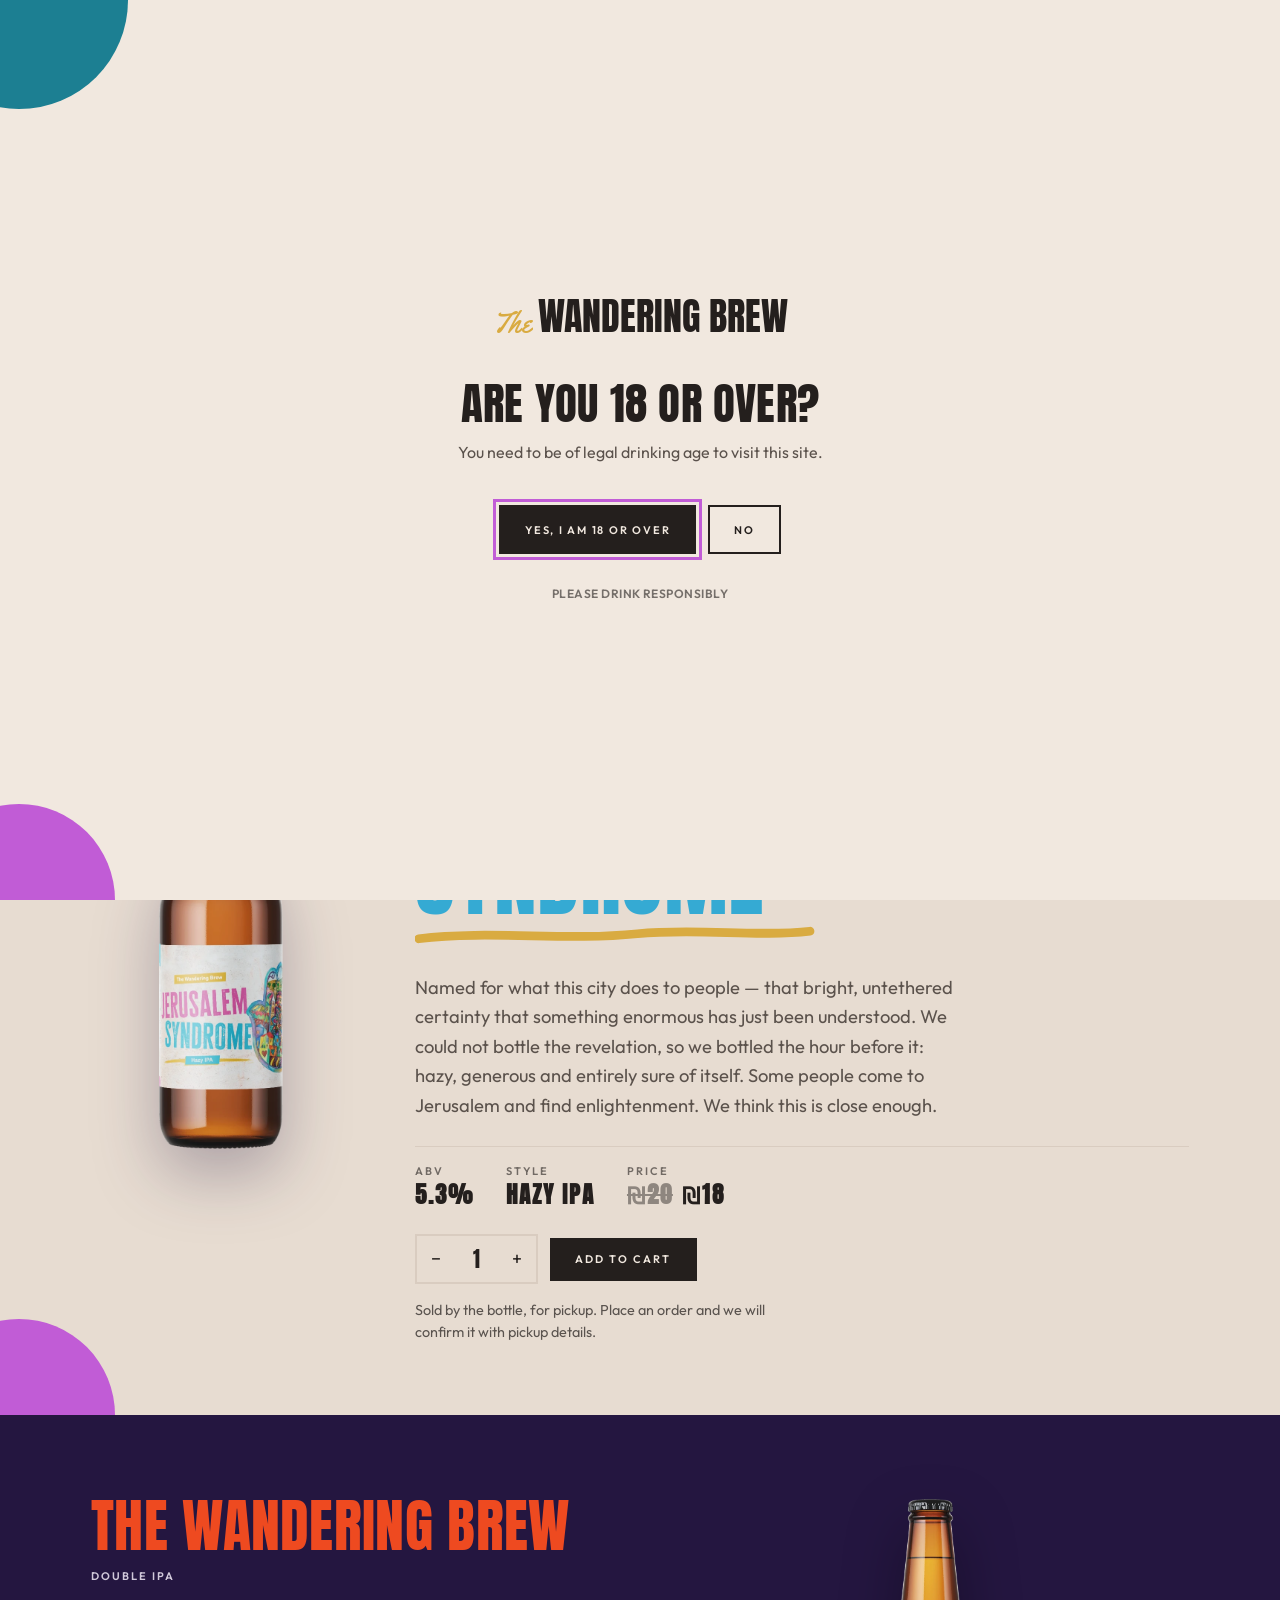
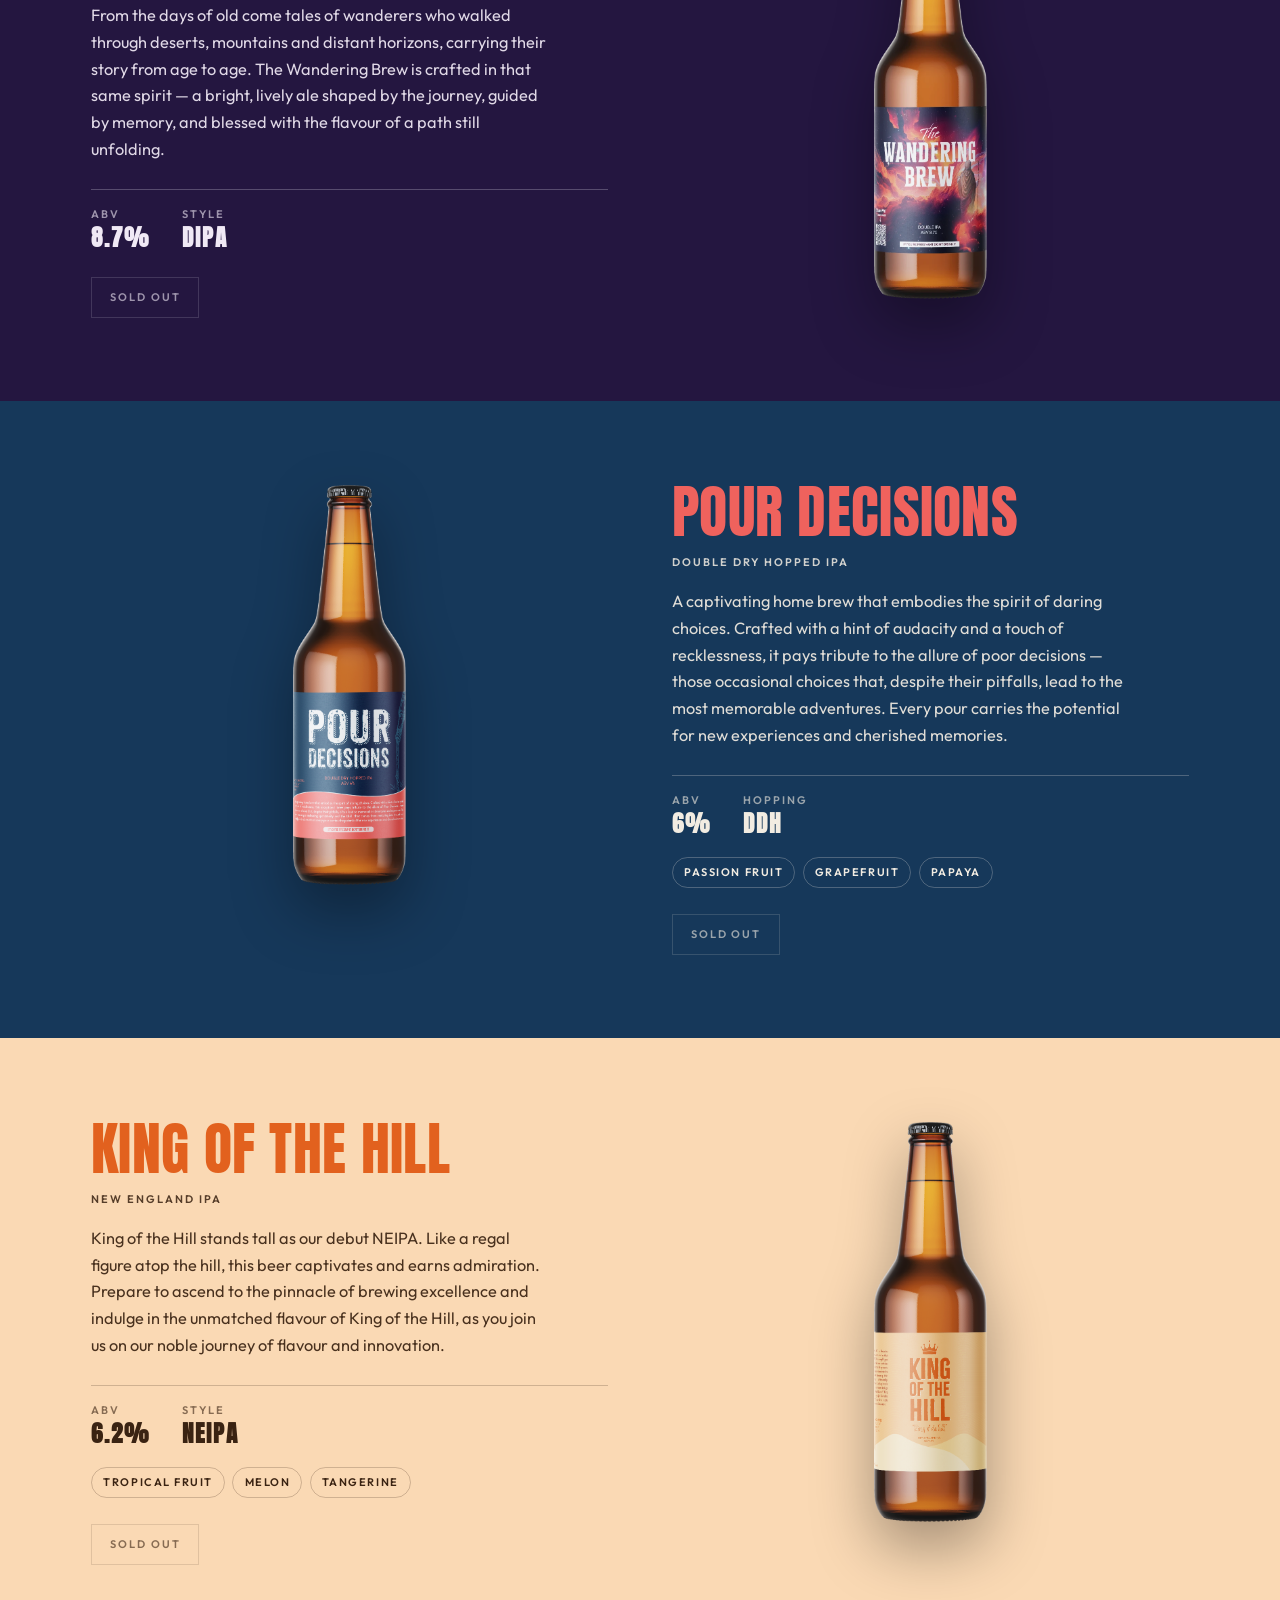
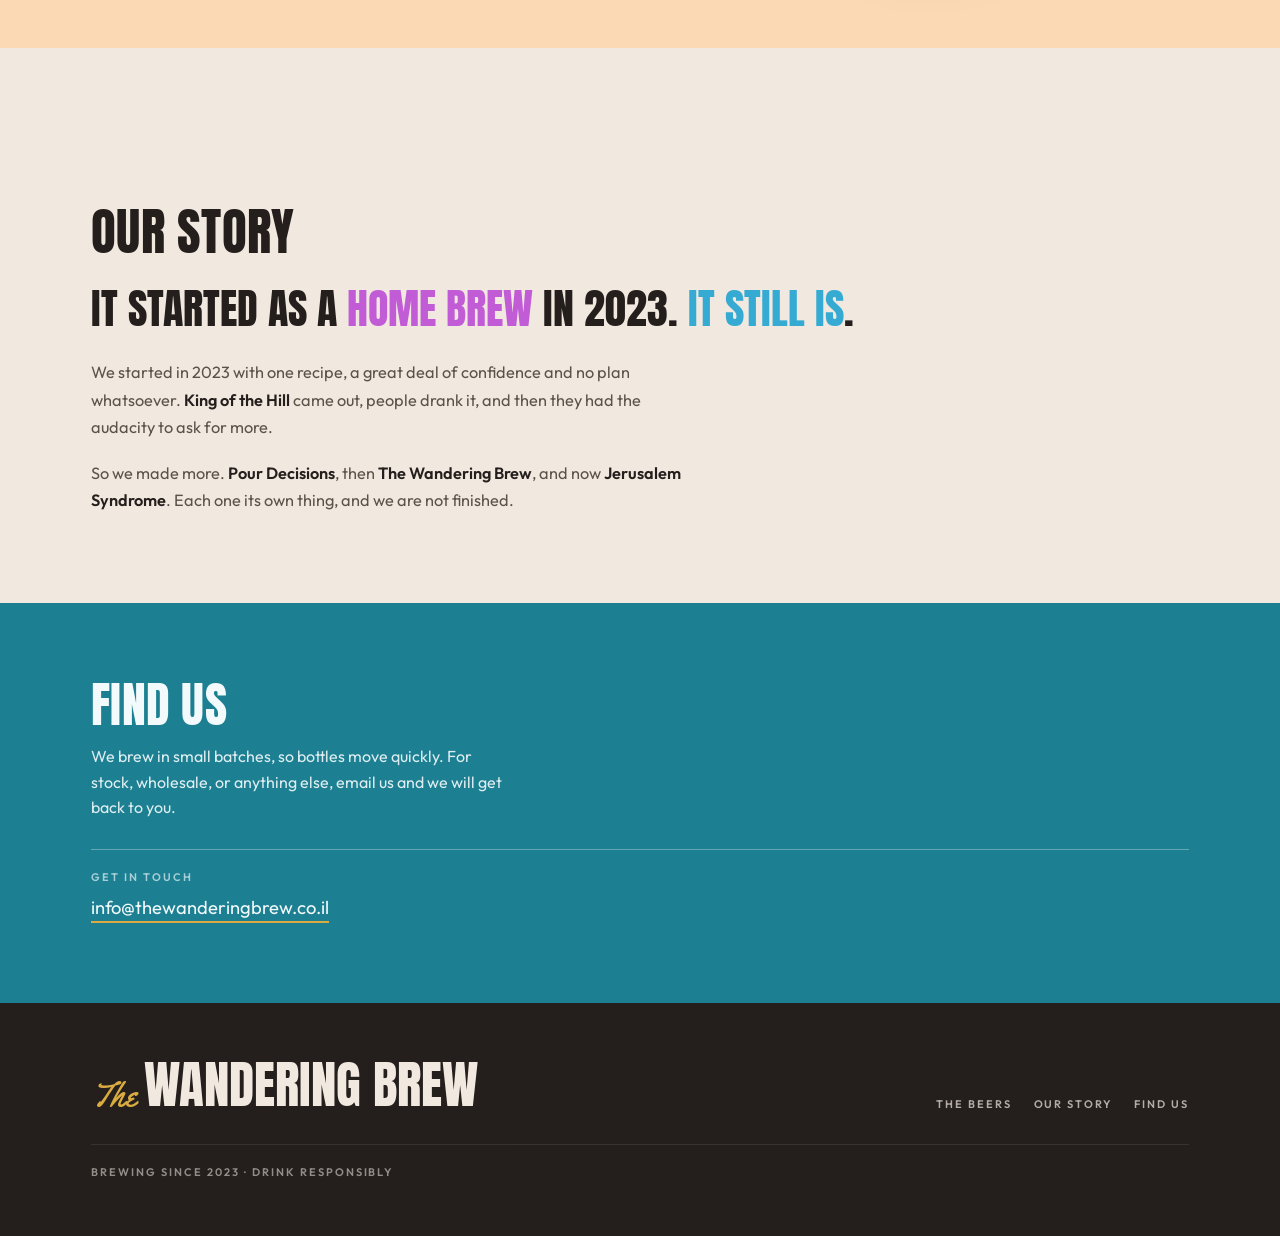
==== checkout.html @ c6f60a1d "Fix the confirmation's spacing at both ends Hiding the page lede left nothing between the h1 and the" ====
<!doctype html>
<html lang="en">
<head>
<meta charset="utf-8">
<meta name="viewport" content="width=device-width,initial-scale=1,viewport-fit=cover">
<title>Your order — The Wandering Brew</title>
<meta name="robots" content="noindex">
<meta name="theme-color" content="#F1E8DF">
<link rel="icon" href="/favicon.svg" type="image/svg+xml">
<link rel="preconnect" href="https://fonts.googleapis.com">
<link rel="preconnect" href="https://fonts.gstatic.com" crossorigin>
<link rel="stylesheet" href="https://fonts.googleapis.com/css2?family=Anton&family=Outfit:wght@300..700&family=Yellowtail&display=swap">
<style>
:root{
  color-scheme:light;
  --plaster:#F1E8DF; --plaster-2:#E7DCD1;
  --ink:#241F1D; --ink-2:#5B524C; --muted:#8C8078; --line:#D9CCC0;
  --orchid:#C15CD6; --cyan:#35AAD3; --gold:#D9AB41; --teal:#1C7F92;
  --display:"Anton","Arial Narrow",Impact,sans-serif;
  --script:"Yellowtail",cursive;
  --body:"Outfit","Helvetica Neue",Helvetica,Arial,sans-serif;
  --wrap:1200px;
  --gutter:clamp(18px,4vw,56px);
}
*{box-sizing:border-box}
html{-webkit-text-size-adjust:100%}
body{
  margin:0;background:var(--plaster);color:var(--ink);
  font-family:var(--body);font-size:1rem;line-height:1.6;
  -webkit-font-smoothing:antialiased;
}
img{display:block;max-width:100%}
p{margin:0}
a{color:inherit}
[hidden]{display:none!important}
h1,h2,h3{margin:0;font-family:var(--display);font-weight:400;text-transform:uppercase;line-height:.94}
:focus-visible{outline:3px solid var(--orchid);outline-offset:3px}
.wrap{width:100%;max-width:var(--wrap);margin-inline:auto;padding-inline:var(--gutter)}
.script{font-family:var(--script);text-transform:none}
.lbl{font-size:.6875rem;font-weight:600;letter-spacing:.18em;text-transform:uppercase;line-height:1.4}

/* top bar */
.topbar{background:var(--plaster);border-bottom:1px solid var(--line)}
.topbar .wrap{display:flex;align-items:center;gap:1.5rem;min-height:60px;flex-wrap:wrap}
.mark{text-decoration:none;margin-right:auto;display:flex;align-items:baseline;gap:.3rem;white-space:nowrap}
.mark .script{font-size:1.25rem;color:var(--gold);line-height:1}
.mark .name{font-family:var(--display);font-size:1.15rem;text-transform:uppercase}
.back{text-decoration:none;color:var(--ink-2);font-size:.6875rem;font-weight:600;letter-spacing:.16em;text-transform:uppercase}
.back:hover{color:var(--ink)}

/* layout */
main .wrap{padding-block:clamp(2.5rem,6vw,4.5rem)}
h1{font-size:clamp(2.2rem,6vw,3.6rem)}
.lede{margin-top:1rem;color:var(--ink-2);max-width:52ch}
.cols{
  display:grid;gap:clamp(2rem,5vw,4rem);margin-top:clamp(2rem,5vw,3.25rem);
  grid-template-columns:minmax(0,1.05fr) minmax(0,1fr);align-items:start;
}
@media (max-width:860px){.cols{grid-template-columns:1fr}}
h2{font-size:1.5rem;margin-bottom:1.25rem}

/* order lines */
.line{display:grid;grid-template-columns:62px 1fr auto;gap:1.1rem;align-items:center;
  padding-block:1.25rem;border-top:1px solid var(--line)}
.line:last-of-type{border-bottom:1px solid var(--line)}
.line img{height:96px;width:auto;margin-inline:auto;filter:drop-shadow(0 10px 14px rgba(0,0,0,.22))}
.line .nm{font-family:var(--display);text-transform:uppercase;font-size:1.3rem;line-height:1}
.line .st{color:var(--ink-2);font-size:.9rem;margin-top:.3rem}
.line .rm{background:none;border:0;padding:0;margin-top:.45rem;cursor:pointer;
  color:var(--ink-2);font-size:.6875rem;font-weight:600;letter-spacing:.14em;
  text-transform:uppercase;text-decoration:underline}
.line .rm:hover{color:var(--ink)}
.qty{display:flex;align-items:center;border:2px solid var(--line)}
.qty-btn{font-size:1.15rem;line-height:1;background:none;border:0;color:inherit;
  cursor:pointer;width:2.2rem;height:2.7rem;font-family:var(--body)}
.qty-n{width:2.6rem;height:2.7rem;text-align:center;padding:0;background:none;border:0;
  color:inherit;font-family:var(--display);font-size:1.25rem;-moz-appearance:textfield}
.qty-n::-webkit-outer-spin-button,.qty-n::-webkit-inner-spin-button{-webkit-appearance:none;margin:0}
.total{display:flex;justify-content:space-between;gap:1rem;margin-top:1.35rem}
.total+.total{margin-top:.7rem;padding-top:.9rem;border-top:1px solid var(--line)}
.line .st s{opacity:.5;margin-right:.1rem}
.total .v{font-family:var(--display);font-size:1.45rem;line-height:1}

.empty{padding:2.5rem 0;border-top:1px solid var(--line);border-bottom:1px solid var(--line)}
.empty p{color:var(--ink-2)}

/* form */
.field{margin-bottom:1.35rem}
.field label{display:block;margin-bottom:.45rem}
.field .opt{color:var(--muted);letter-spacing:.14em}
.field input,.field textarea{
  width:100%;font-family:var(--body);font-size:1rem;color:var(--ink);
  background:#FBF6F1;border:2px solid var(--line);padding:.85rem .9rem;
}
.field textarea{min-height:6.5rem;resize:vertical}
.field input:focus,.field textarea:focus{border-color:var(--ink);outline:none}
.field.bad input{border-color:#B3261E}
.err{display:none;margin-top:.4rem;color:#B3261E;font-size:.85rem}
.hp{position:absolute;left:-9999px;width:1px;height:1px;overflow:hidden}
.field.bad .err{display:block}
.btn{
  font-family:var(--body);font-size:.6875rem;font-weight:600;letter-spacing:.18em;
  text-transform:uppercase;line-height:1;background:var(--ink);color:var(--plaster);
  border:0;padding:1.1rem 1.8rem;cursor:pointer;transition:opacity .18s ease;
}
.btn:hover{opacity:.84}
.note{margin-top:1rem;font-size:.9rem;color:var(--ink-2);max-width:46ch}

/* sent */
.sent{border:2px solid var(--teal);padding:clamp(1.5rem,4vw,2.25rem);background:#FBF6F1;max-width:44rem;margin-top:clamp(1.75rem,4vw,2.5rem)}
.sent h2{color:var(--teal);font-size:clamp(1.7rem,4vw,2.3rem)}
.sent>p{margin-top:.75rem;color:var(--ink-2);max-width:54ch;text-wrap:pretty}

/* the order read back as a receipt rather than as the email we sent */
.receipt{margin-top:1.4rem}
.r-line{
  display:flex;justify-content:space-between;align-items:baseline;gap:1.5rem;
  padding-block:.8rem;border-top:1px solid var(--line);
}
.r-name{font-family:var(--display);text-transform:uppercase;font-size:1.3rem;line-height:1}
.r-sub{color:var(--ink-2);font-size:.9rem;margin-top:.25rem}
.r-amt{font-family:var(--display);font-size:1.3rem;line-height:1;white-space:nowrap}
.r-total{border-top:2px solid var(--ink)}
.r-total .r-amt{font-size:1.7rem}
.r-who{
  margin:1.1rem 0 0;padding-top:1rem;border-top:1px solid var(--line);
  display:grid;gap:.55rem;
}
.r-who>div{display:flex;gap:1rem;align-items:baseline}
.r-who dt{flex:0 0 5rem;color:var(--muted)}
.r-who dd{margin:0;min-width:0;overflow-wrap:anywhere}
.sent pre{
  margin:1.25rem 0 0;padding:1rem;background:var(--plaster-2);border:1px solid var(--line);
  font-family:ui-monospace,SFMono-Regular,Menlo,Consolas,monospace;font-size:.85rem;
  line-height:1.6;white-space:pre-wrap;word-break:break-word;
}
.sent .btn{margin-top:1.5rem;display:inline-block}

footer{background:#241F1D;color:#F1E8DF;margin-top:clamp(3rem,7vw,5rem)}
footer .wrap{padding-block:2.25rem;display:flex;justify-content:space-between;gap:1.5rem;flex-wrap:wrap}
footer .mark{color:#F1E8DF;margin-right:0}
footer .lbl{opacity:.6}
</style>
<script>
/* Ordering sits behind the same age check as the rest of the site. */
(function(){
  try{ if(localStorage.getItem('twb-age-ok') === '1') return; }catch(e){ return; }
  location.replace('index.html');
})();
</script>
</head>
<body>

<header class="topbar">
  <div class="wrap">
    <a class="mark" href="index.html"><span class="script">The</span><span class="name">Wandering Brew</span></a>
    <a class="back" href="index.html">&larr; Back to the beers</a>
  </div>
</header>

<main>
  <div class="wrap">
    <h1>Your order</h1>
    <p class="lede" id="lede">For pickup. Place your order below and we will confirm it with pickup details.</p>

    <div class="cols" id="cols">
      <section aria-labelledby="h-order">
        <h2 id="h-order">The beer</h2>
        <div id="lines"></div>
        <div class="empty" id="empty" hidden>
          <p>Nothing here yet.</p>
          <p style="margin-top:1rem"><a href="index.html#beers">Have a look at the beers</a></p>
        </div>
        <div class="total" id="total" hidden>
          <span class="lbl" style="align-self:center">Bottles</span>
          <span class="v" id="total-n">0</span>
        </div>
        <div class="total" id="sum" hidden>
          <span class="lbl" style="align-self:center">Total</span>
          <span class="v" id="total-sum"></span>
        </div>
      </section>

      <section aria-labelledby="h-you" id="form-side">
        <h2 id="h-you">Your details</h2>
        <form id="order-form" novalidate>
          <div class="field" id="f-name">
            <label class="lbl" for="name">Name</label>
            <input id="name" name="name" autocomplete="name" required>
            <div class="err">We need a name for the order.</div>
          </div>
          <div class="field" id="f-phone">
            <label class="lbl" for="phone">Phone</label>
            <input id="phone" name="phone" type="tel" autocomplete="tel" required>
            <div class="err">We need a phone number to confirm the order.</div>
          </div>
          <div class="field" id="f-email">
            <label class="lbl" for="email">Email <span class="opt">optional</span></label>
            <input id="email" name="email" type="email" autocomplete="email">
          </div>
          <div class="field">
            <label class="lbl" for="notes">Anything else <span class="opt">optional</span></label>
            <textarea id="notes" name="notes" placeholder="A preferred pickup day, a gift message, anything we should know."></textarea>
          </div>
          <div class="hp" aria-hidden="true">
            <label>Company <input id="company" name="company" tabindex="-1" autocomplete="off"></label>
          </div>
          <button class="btn" type="submit" id="send">Send the order</button>
        </form>
      </section>
    </div>

    <div class="sent" id="sent" hidden>
      <h2>Order sent</h2>
      <p>Thanks &mdash; we have it. We will message you to confirm, with pickup details.</p>
      <div class="receipt" id="receipt"></div>
      <a class="btn" href="index.html#beers">Back to the beers</a>
    </div>

    <div class="sent" id="fallback" hidden>
      <h2>Almost done</h2>
      <p>We could not send this from the site, so your mail app should have opened with the order
        ready to go &mdash; press send. If nothing opened, copy it below and email it to
        <a href="mailto:info@thewanderingbrew.co.il">info@thewanderingbrew.co.il</a>.</p>
      <pre id="sent-text"></pre>
      <button class="btn" type="button" id="copy">Copy it</button>
    </div>
  </div>
</main>

<footer>
  <div class="wrap">
    <div class="mark"><span class="script">The</span><span class="name">Wandering Brew</span></div>
    <span class="lbl">Brewing since 2023 &middot; Drink responsibly</span>
  </div>
</footer>

<script>
(function(){
  var KEY = 'twb-cart', MAX = 24, TO = 'info@thewanderingbrew.co.il';

  /* Everything that can go in an order. Ids match data-add on the beers page.
     Add a beer here and give it a matching Add to cart button to sell it. */
  var PRODUCTS = {
    'jerusalem-syndrome': {
      name: 'Jerusalem Syndrome',
      style: 'Hazy IPA, 5.3%',
      img: 'img/bottle-jerusalem-syndrome.png'
    }
  };

  /* What a bottle costs today, in shekels. Set PRICE to null and every price
     on this page disappears, leaving a plain order request. FULL_PRICE is only
     struck through beside it while there is a sale on - set it to null to end
     the sale. Both figures are also printed on the beers page, in the specs
     row next to ABV and style. */
  var PRICE = 18;
  var FULL_PRICE = 20;

  var lines = document.getElementById('lines');
  var empty = document.getElementById('empty');
  var total = document.getElementById('total');
  var totalN = document.getElementById('total-n');
  var sum = document.getElementById('sum');
  var totalSum = document.getElementById('total-sum');
  var formSide = document.getElementById('form-side');
  var form = document.getElementById('order-form');
  var sent = document.getElementById('sent');
  var fallbackPanel = document.getElementById('fallback');
  var receiptBox = document.getElementById('receipt');
  var sentText = document.getElementById('sent-text');
  var sendBtn = document.getElementById('send');
  var copyBtn = document.getElementById('copy');
  var sending = false;

  function read(){
    var c;
    try{ c = JSON.parse(localStorage.getItem(KEY)) || {}; }catch(e){ c = {}; }
    var out = {}, k;
    for(k in c){
      if(PRODUCTS[k] && c[k] > 0){ out[k] = Math.min(MAX, c[k] | 0); }
    }
    return out;
  }
  function write(c){ try{ localStorage.setItem(KEY, JSON.stringify(c)); }catch(e){} render(); }
  function money(n){ return '₪' + n.toFixed(2).replace(/\.00$/, ''); }

  function render(){
    var cart = read(), ids = Object.keys(cart), n = 0;
    lines.textContent = '';

    ids.forEach(function(id){
      var p = PRODUCTS[id], q = cart[id];
      n += q;

      var row = document.createElement('div');
      row.className = 'line';

      var art = document.createElement('div');
      var img = document.createElement('img');
      img.src = p.img; img.alt = '';
      art.appendChild(img);

      var mid = document.createElement('div');
      var nm = document.createElement('div');
      nm.className = 'nm'; nm.textContent = p.name;
      var st = document.createElement('div');
      st.className = 'st';
      st.textContent = p.style;
      if(PRICE != null){
        st.appendChild(document.createTextNode(' · '));
        if(FULL_PRICE != null && FULL_PRICE > PRICE){
          var was = document.createElement('s');
          was.textContent = money(FULL_PRICE);
          st.appendChild(was);
          st.appendChild(document.createTextNode(' '));
        }
        st.appendChild(document.createTextNode(money(PRICE) + ' each'));
      }
      var rm = document.createElement('button');
      rm.type = 'button'; rm.className = 'rm'; rm.textContent = 'Remove';
      rm.addEventListener('click', function(){ var c = read(); delete c[id]; write(c); });
      mid.appendChild(nm); mid.appendChild(st); mid.appendChild(rm);

      var qty = document.createElement('div');
      qty.className = 'qty';
      qty.setAttribute('role', 'group');
      qty.setAttribute('aria-label', 'Bottles of ' + p.name);
      [-1, 1].forEach(function(step, i){
        var b = document.createElement('button');
        b.type = 'button'; b.className = 'qty-btn';
        b.textContent = step < 0 ? '−' : '+';
        b.setAttribute('aria-label', step < 0 ? 'One fewer' : 'One more');
        b.addEventListener('click', function(){
          var c = read();
          c[id] = Math.min(MAX, Math.max(1, (c[id] || 1) + step));
          write(c);
        });
        if(i === 0){ qty.appendChild(b); } else { qty.appendChild(b); }
      });
      var input = document.createElement('input');
      input.className = 'qty-n'; input.type = 'number';
      input.min = '1'; input.max = String(MAX); input.step = '1';
      input.value = String(q);
      input.setAttribute('inputmode', 'numeric');
      input.setAttribute('aria-label', 'Bottles of ' + p.name);
      input.addEventListener('change', function(){
        var c = read();
        c[id] = Math.min(MAX, Math.max(1, parseInt(input.value, 10) || 1));
        write(c);
      });
      qty.insertBefore(input, qty.lastChild);

      row.appendChild(art); row.appendChild(mid); row.appendChild(qty);
      lines.appendChild(row);
    });

    empty.hidden = ids.length > 0;
    total.hidden = ids.length === 0;
    formSide.hidden = ids.length === 0;
    totalN.textContent = String(n);
    sum.hidden = ids.length === 0 || PRICE == null;
    if(PRICE != null){ totalSum.textContent = money(n * PRICE); }
  }

  function orderText(d){
    var cart = read(), out = ['Order \u2014 The Wandering Brew', ''], n = 0;
    Object.keys(cart).forEach(function(id){
      var q = cart[id];
      n += q;
      out.push(q + ' x ' + PRODUCTS[id].name + ' (' + PRODUCTS[id].style + ')'
               + (PRICE == null ? '' : '  ' + money(q * PRICE)));
    });
    if(PRICE != null){ out.push('', 'Total: ' + money(n * PRICE)); }
    out.push('', 'Name: ' + d.name, 'Phone: ' + d.phone);
    if(d.email){ out.push('Email: ' + d.email); }
    if(d.notes){ out.push('', 'Notes: ' + d.notes); }
    out.push('', 'For pickup');
    return out.join('\n');
  }

  function check(id, ok){
    document.getElementById(id).className = ok ? 'field' : 'field bad';
    return ok;
  }

  function el(tag, cls, text){
    var e = document.createElement(tag);
    if(cls) e.className = cls;
    if(text != null) e.textContent = text;
    return e;
  }

  /* read the order back in the site's own type - the plain text version is for
     the mail app, and nobody wants to be handed an email to look at */
  function buildReceipt(d){
    var cart = read(), n = 0;
    receiptBox.textContent = '';

    Object.keys(cart).forEach(function(id){
      var p = PRODUCTS[id], q = cart[id];
      n += q;
      var row = el('div', 'r-line');
      var left = el('div');
      left.appendChild(el('div', 'r-name', p.name));
      left.appendChild(el('div', 'r-sub', p.style + ' \u00b7 ' + q + ' bottle' + (q === 1 ? '' : 's')));
      row.appendChild(left);
      if(PRICE != null) row.appendChild(el('div', 'r-amt', money(q * PRICE)));
      receiptBox.appendChild(row);
    });

    if(PRICE != null){
      var total = el('div', 'r-line r-total');
      total.appendChild(el('div', 'lbl', 'Total'));
      total.appendChild(el('div', 'r-amt', money(n * PRICE)));
      receiptBox.appendChild(total);
    }

    var who = el('dl', 'r-who');
    [['Name', d.name], ['Phone', d.phone], ['Email', d.email], ['Notes', d.notes]].forEach(function(pair){
      if(!pair[1]) return;
      var wrap = el('div');
      wrap.appendChild(el('dt', 'lbl', pair[0]));
      wrap.appendChild(el('dd', null, pair[1]));
      who.appendChild(wrap);
    });
    receiptBox.appendChild(who);
  }

  function reveal(panel){
    panel.hidden = false;
    document.getElementById('cols').hidden = true;
    document.getElementById('lede').hidden = true;
    panel.scrollIntoView({block: 'start'});
  }

  /* /api/order sent it for us */
  function delivered(d){
    buildReceipt(d);                              /* before the cart is emptied */
    try{ localStorage.removeItem(KEY); }catch(e){}
    reveal(sent);
  }

  /* the endpoint is unreachable, unconfigured or refused it - hand the order to
     the visitor's own mail app rather than losing it */
  function handOff(d, body){
    reveal(fallbackPanel);
    location.href = 'mailto:' + TO
      + '?subject=' + encodeURIComponent('Order \u2014 ' + d.name)
      + '&body=' + encodeURIComponent(body);
  }

  form.addEventListener('submit', function(e){
    e.preventDefault();
    if(sending) return;

    var d = {
      name: form.name.value.trim(),
      phone: form.phone.value.trim(),
      email: form.email.value.trim(),
      notes: form.notes.value.trim()
    };
    var ok = check('f-name', d.name.length > 0);
    ok = check('f-phone', d.phone.length >= 6) && ok;
    if(!ok){ form.querySelector('.bad input').focus(); return; }

    var body = orderText(d);
    sentText.textContent = body;

    sending = true;
    sendBtn.disabled = true;
    sendBtn.textContent = 'Sending';

    var payload = {
      items: read(),
      name: d.name, phone: d.phone, email: d.email, notes: d.notes,
      company: form.company.value
    };

    function failed(){
      sending = false;
      sendBtn.disabled = false;
      sendBtn.textContent = 'Send the order';
      handOff(d, body);
    }

    fetch('/api/order', {
      method: 'POST',
      headers: { 'Content-Type': 'application/json' },
      body: JSON.stringify(payload)
    }).then(function(r){
      return r.json().then(function(j){
        /* so a failure can be diagnosed from the console rather than guessed at:
           503 not-configured means RESEND_API_KEY is unset, 404 means the
           function is not deployed, 502 means the mail provider refused it */
        if(!(r.ok && j && j.ok)){
          console.warn('[order] /api/order answered ' + r.status + ' ' + ((j && j.reason) || ''));
        }
        return r.ok && j && j.ok;
      }, function(){
        console.warn('[order] /api/order answered ' + r.status + ' with no JSON body');
        return false;
      });
    }).then(function(good){
      if(good){ delivered(d); } else { failed(); }
    }, function(err){
      console.warn('[order] could not reach /api/order: ' + (err && err.message));
      failed();
    });
  });

  copyBtn.addEventListener('click', function(){
    var b = this;
    function done(){ b.textContent = 'Copied'; setTimeout(function(){ b.textContent = 'Copy it'; }, 1800); }
    if(navigator.clipboard && navigator.clipboard.writeText){
      navigator.clipboard.writeText(sentText.textContent).then(done, function(){});
      return;
    }
    var r = document.createRange();
    r.selectNodeContents(sentText);
    var sel = window.getSelection();
    sel.removeAllRanges(); sel.addRange(r);
    try{ document.execCommand('copy'); done(); }catch(e){}
  });

  render();
})();
</script>
</body>
</html>
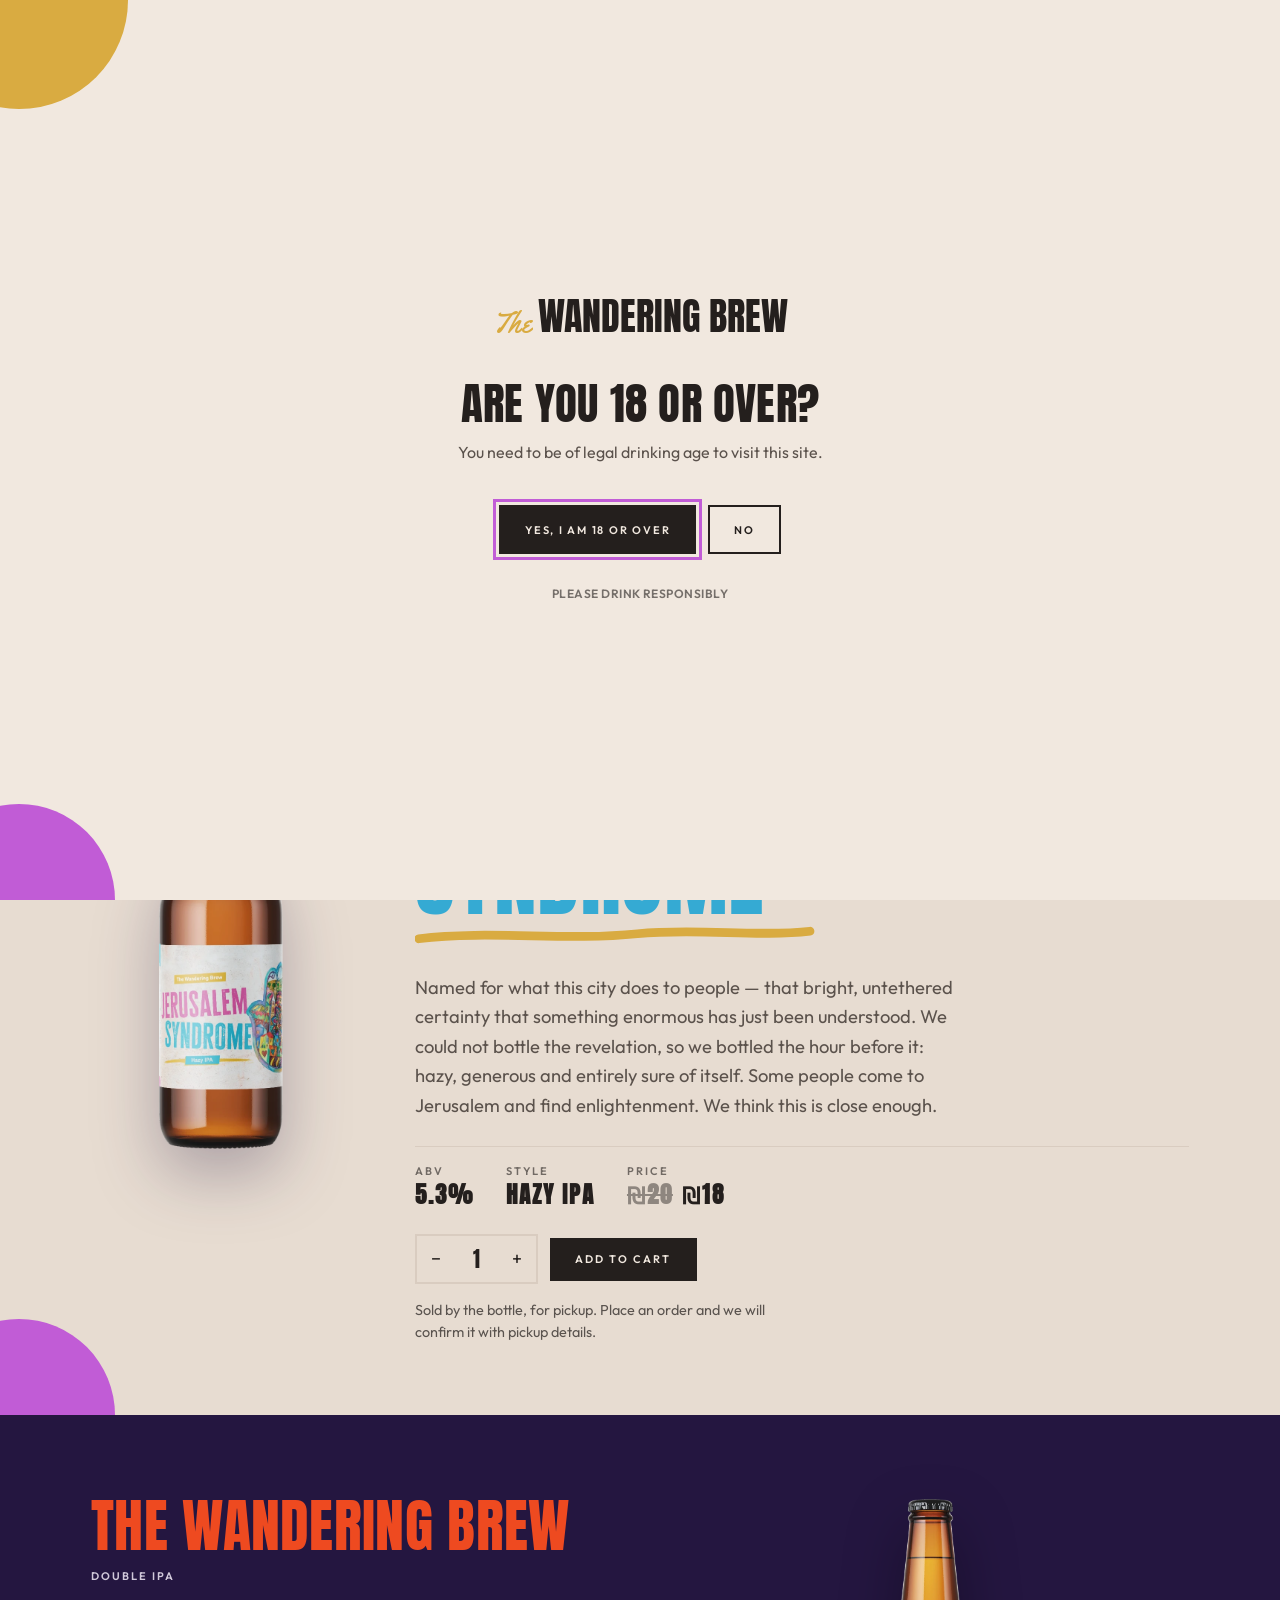
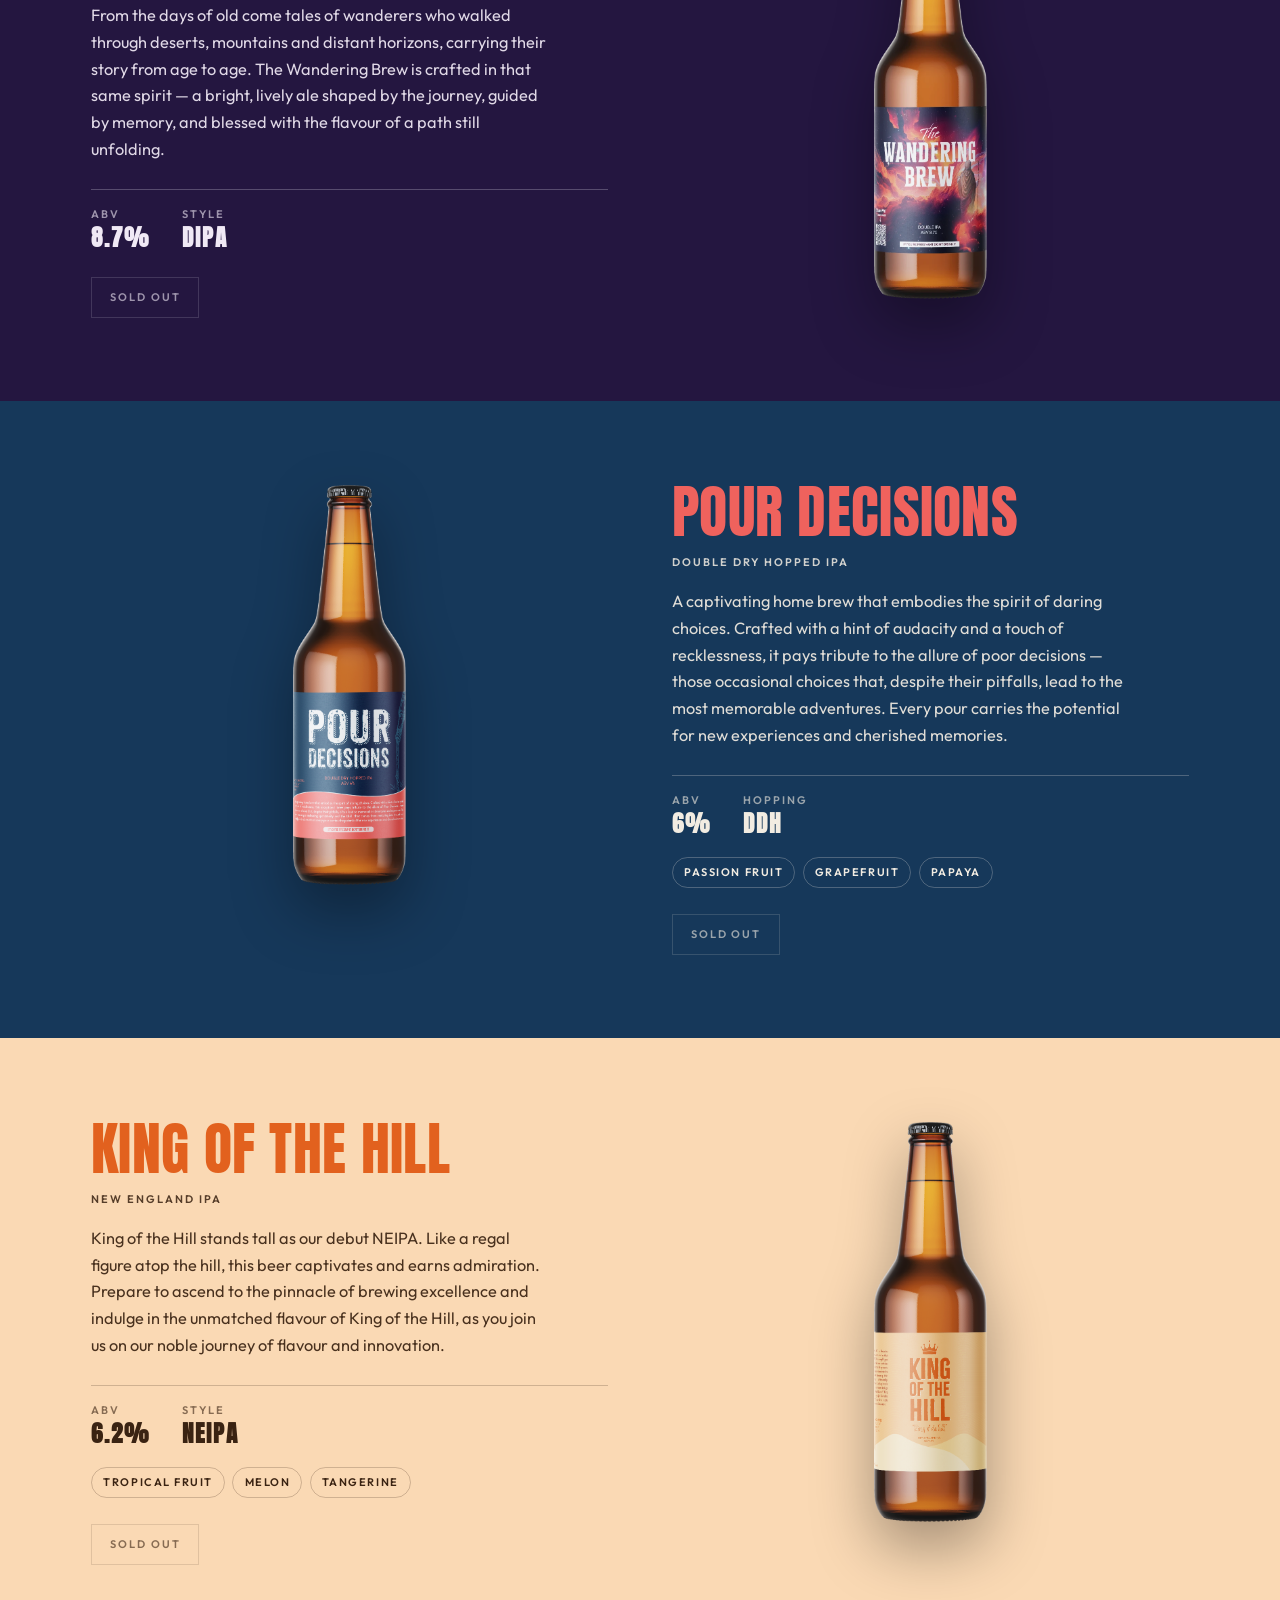
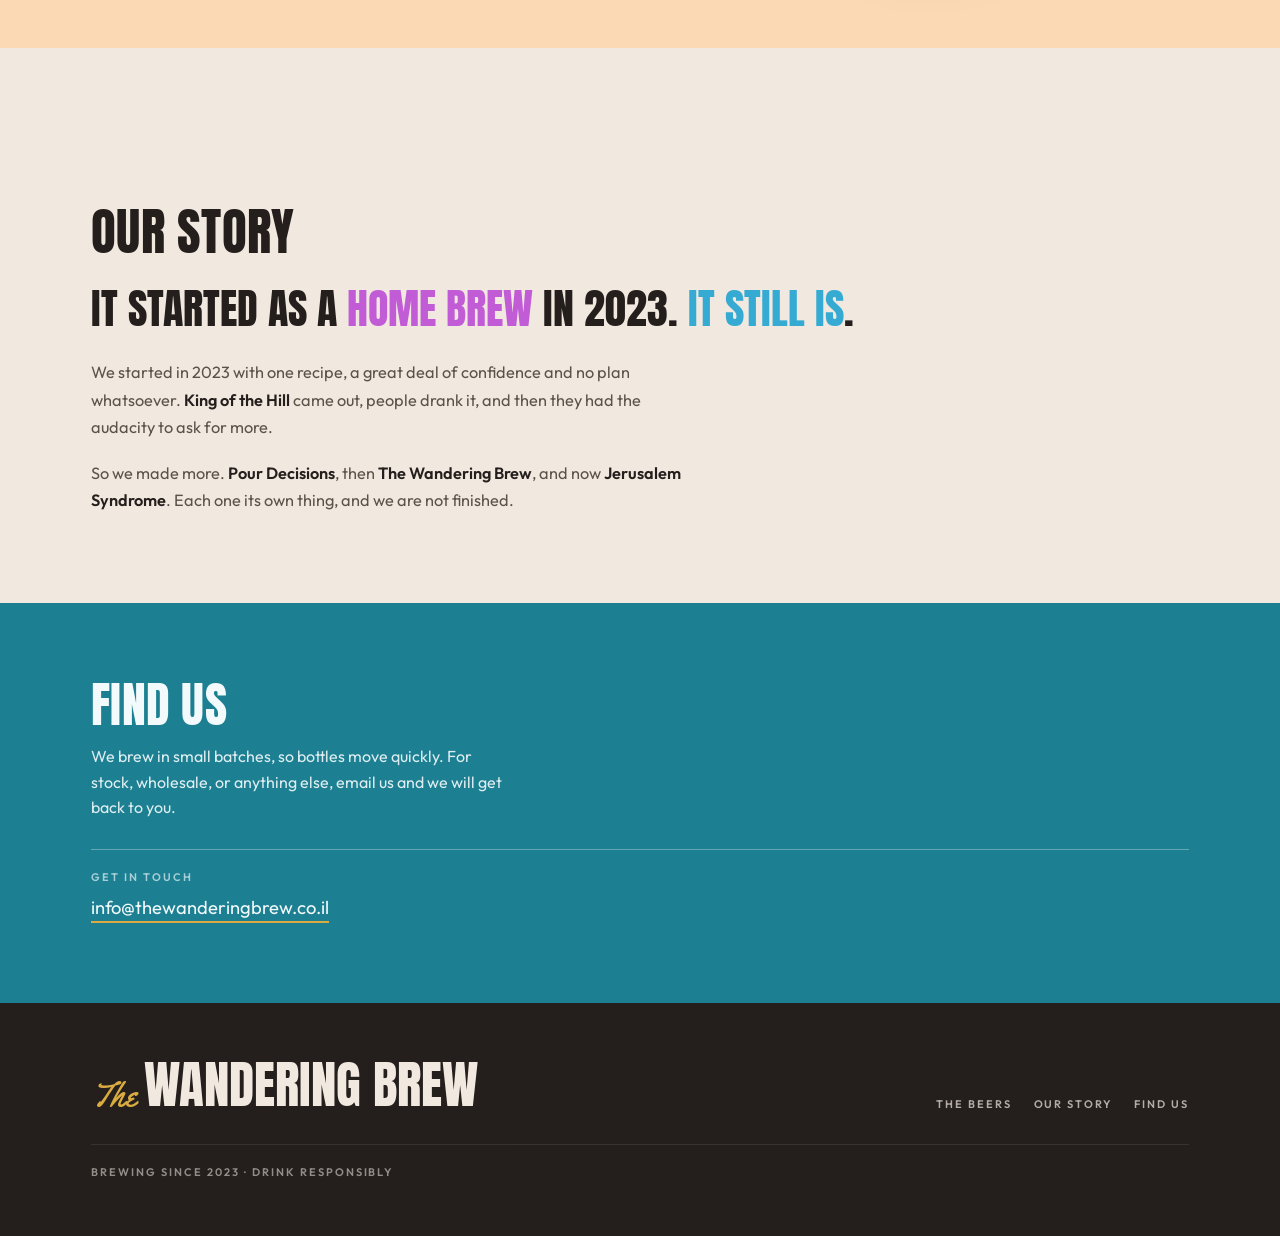
==== commit 1eb0b72b: "Give the tab icon the wordmark's W The favicon was three coloured circles over a gold bar on near-bl" ====
--- a/checkout.html
+++ b/checkout.html
@@ -7,6 +7,8 @@
 <meta name="robots" content="noindex">
 <meta name="theme-color" content="#F1E8DF">
 <link rel="icon" href="/favicon.svg" type="image/svg+xml">
+<link rel="icon" href="/favicon-32.png" sizes="32x32" type="image/png">
+<link rel="apple-touch-icon" href="/apple-touch-icon.png">
 <link rel="preconnect" href="https://fonts.googleapis.com">
 <link rel="preconnect" href="https://fonts.gstatic.com" crossorigin>
 <link rel="stylesheet" href="https://fonts.googleapis.com/css2?family=Anton&family=Outfit:wght@300..700&family=Yellowtail&display=swap">
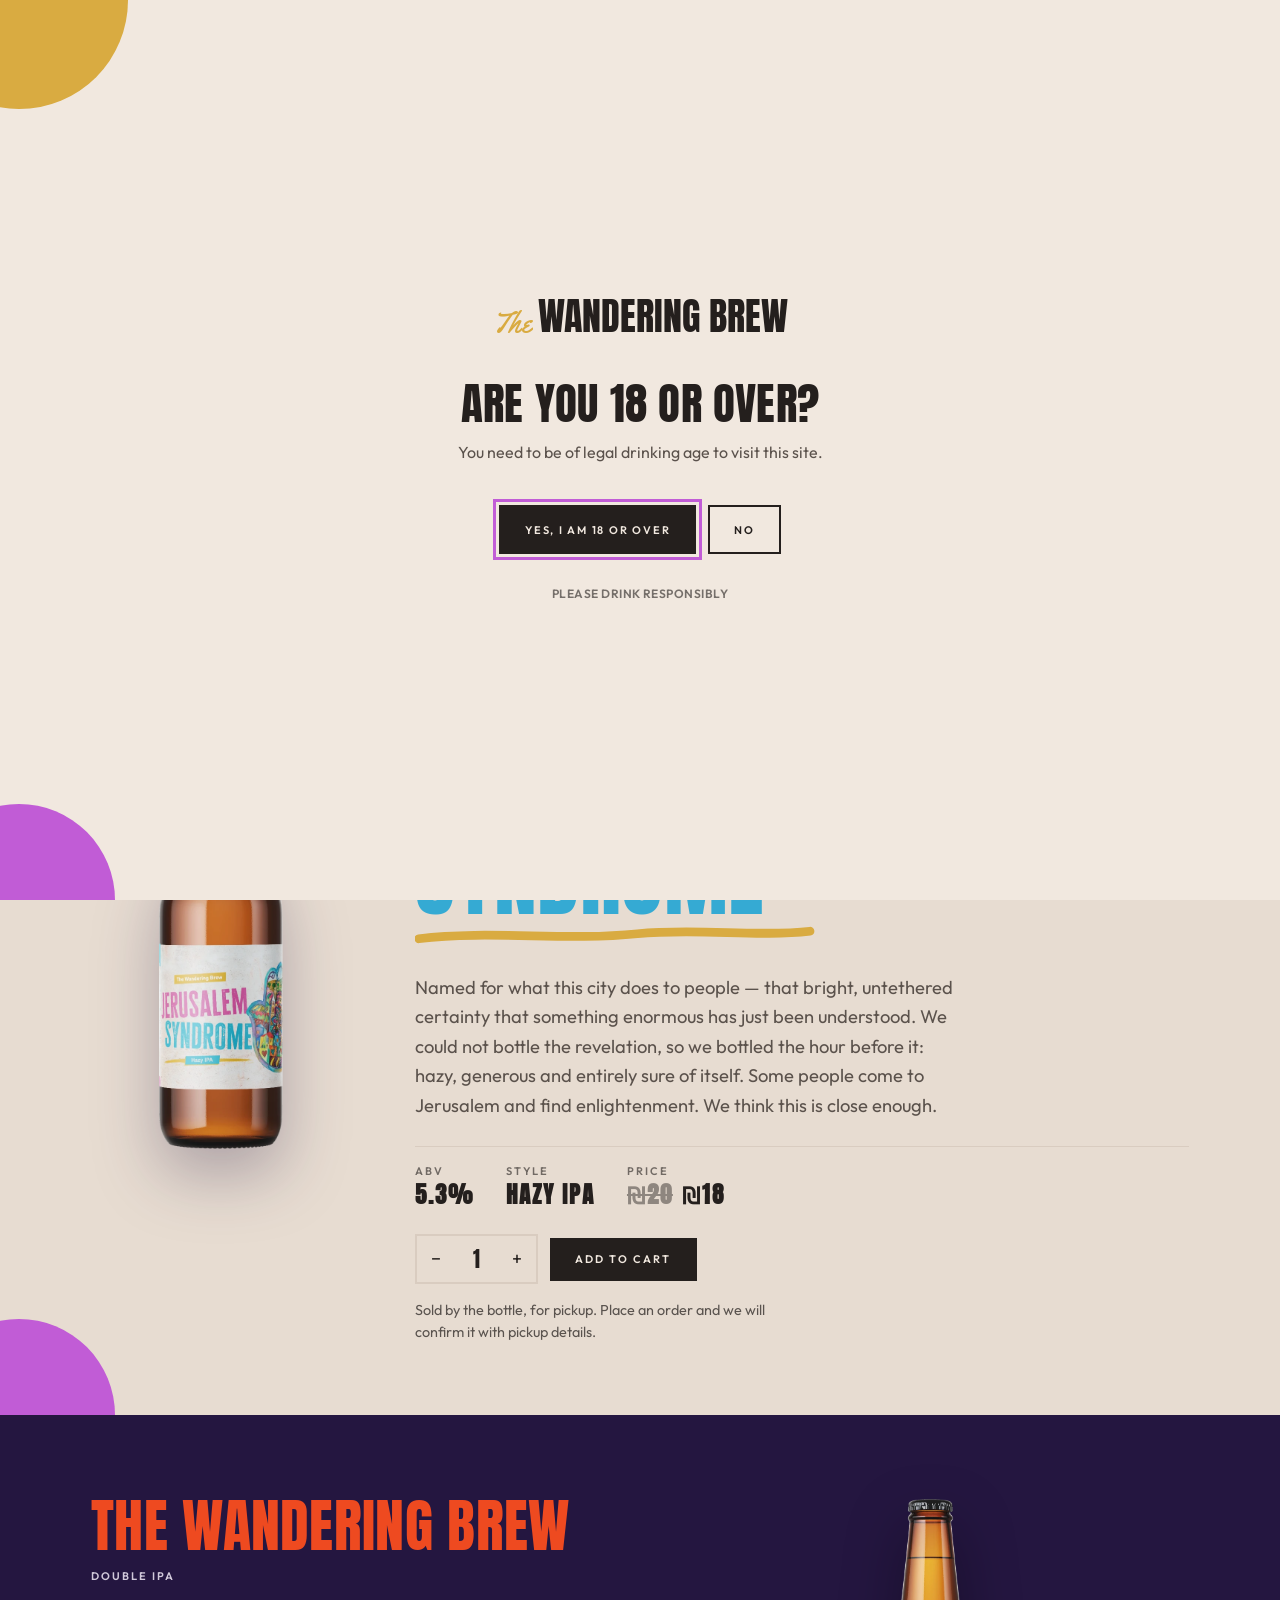
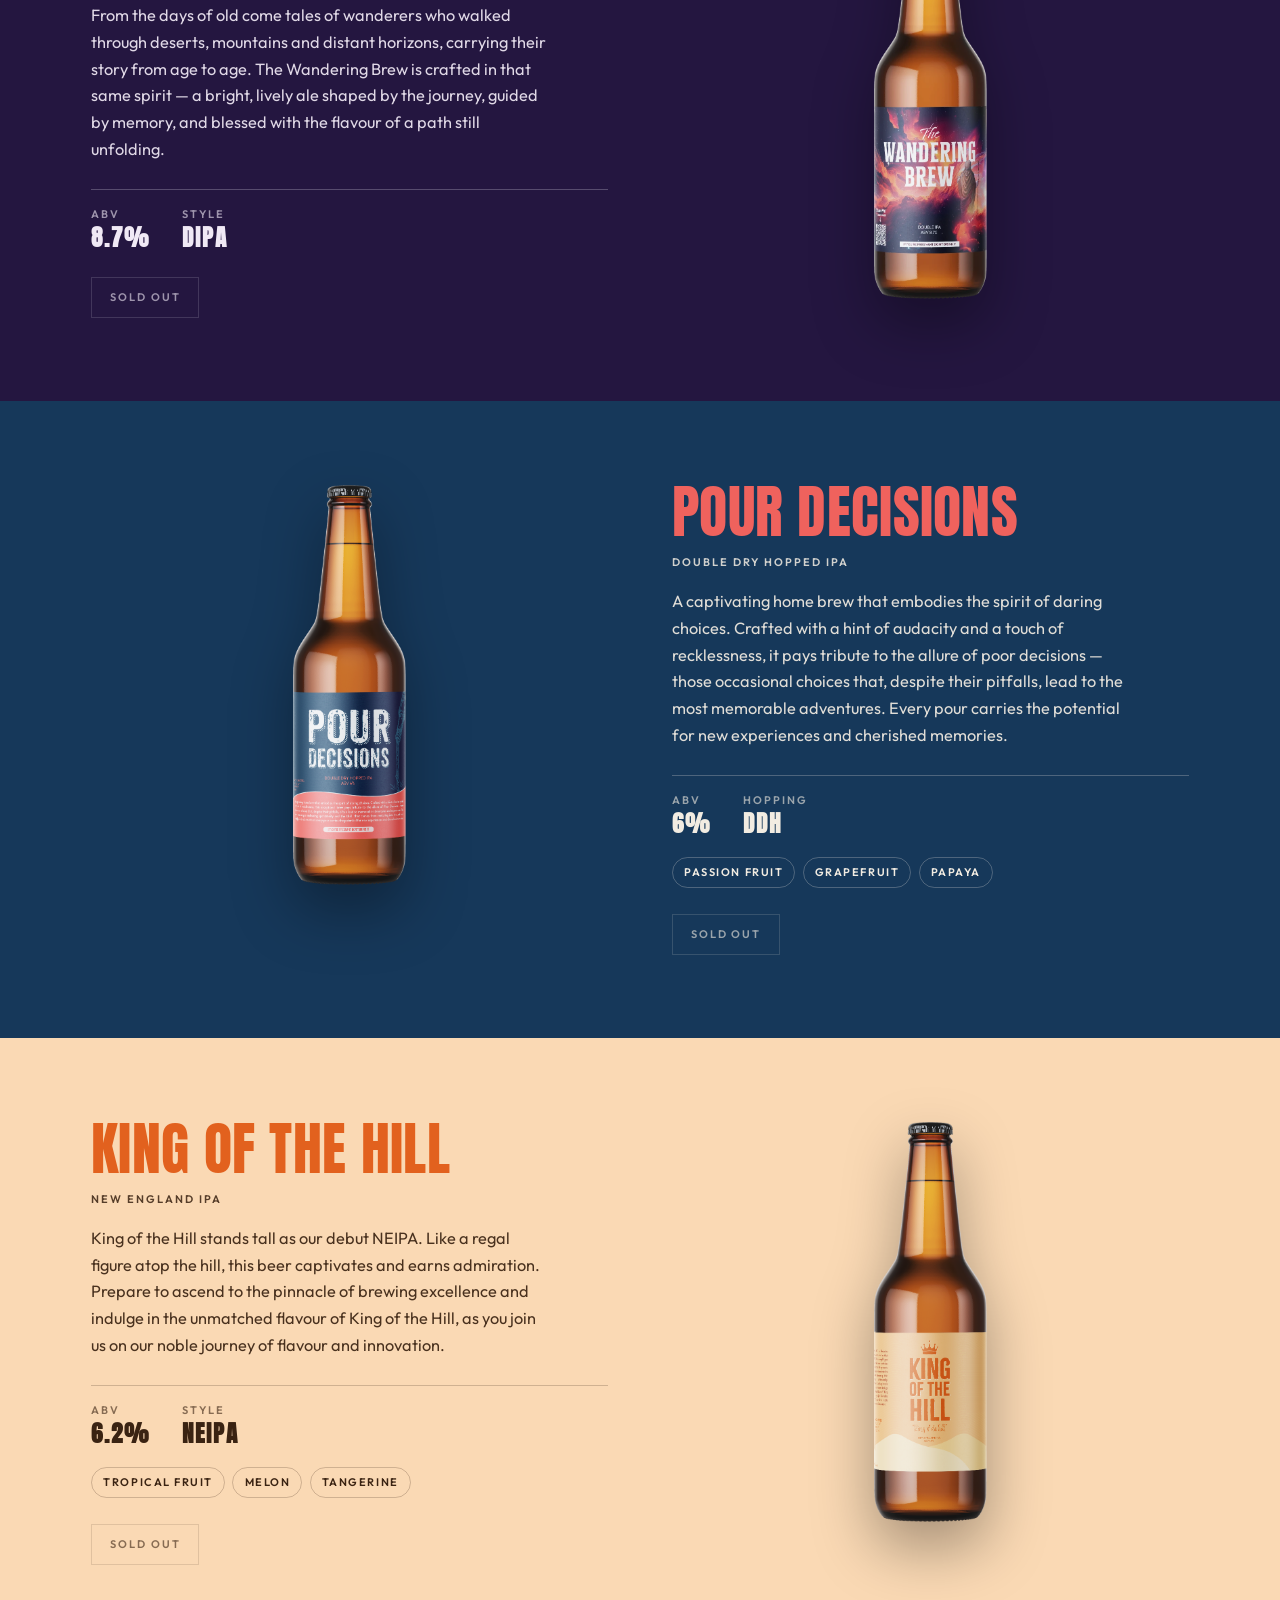
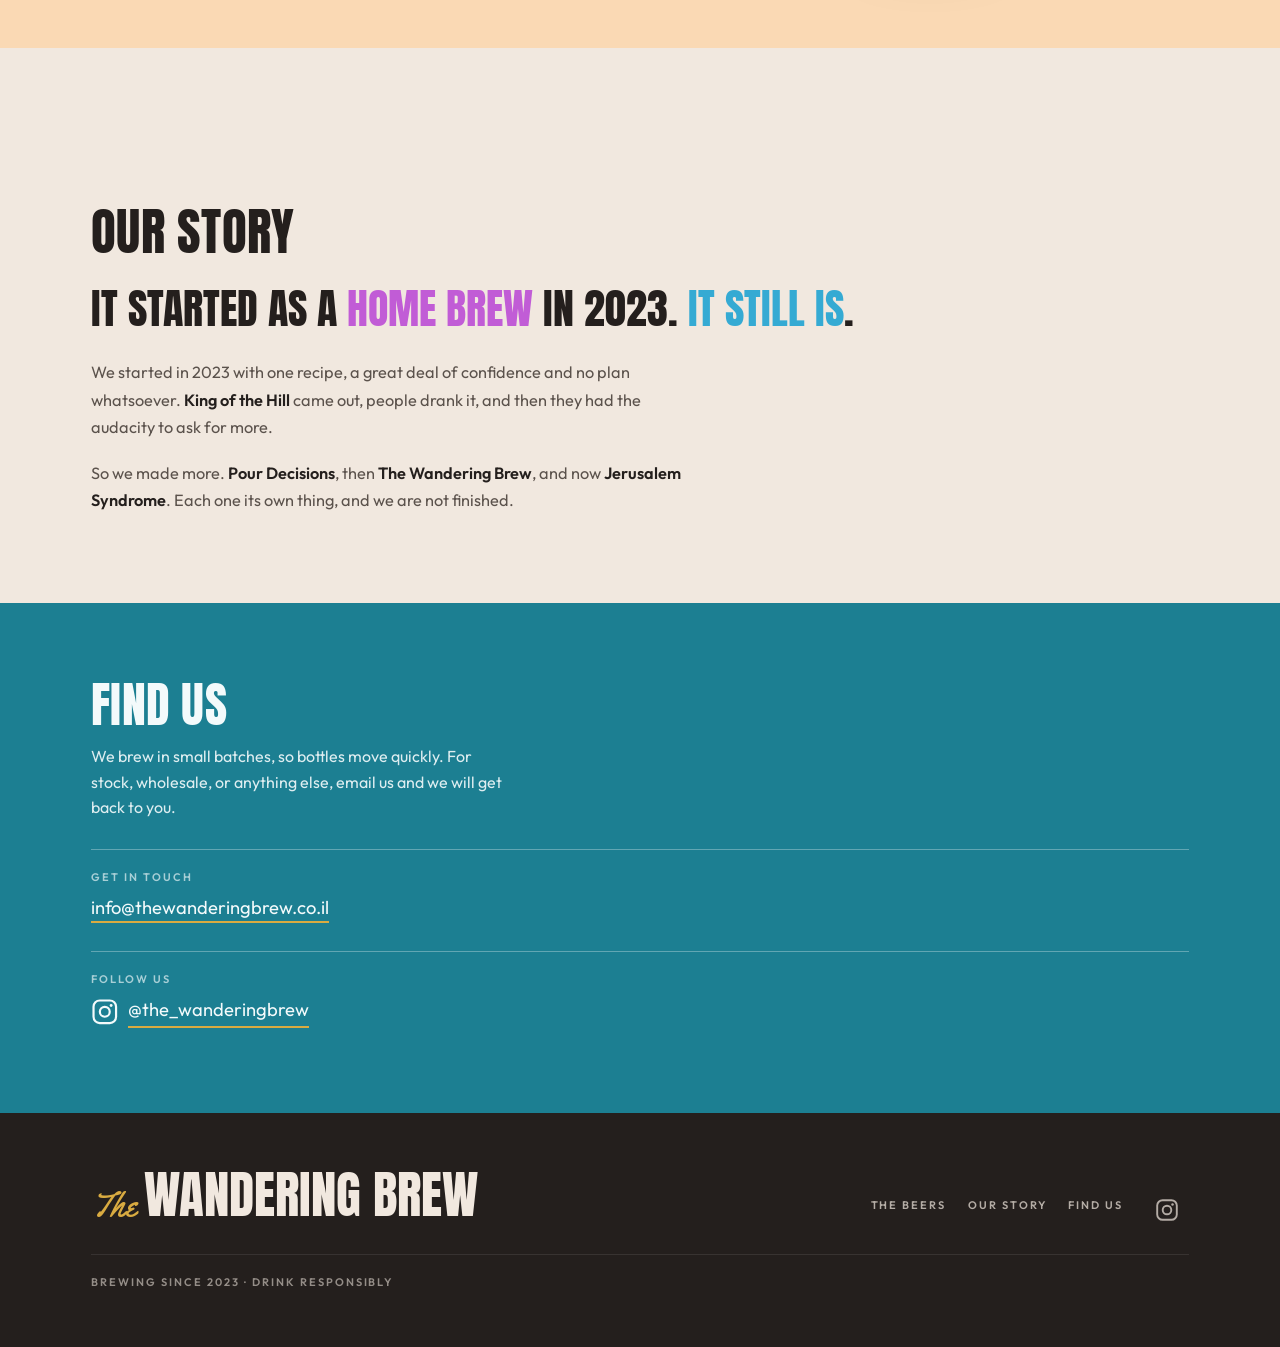
==== commit 55361455: "Use the Jerusalem Syndrome shot as the tab icon Replaces the circles mark with the bottle photograph" ====
--- a/checkout.html
+++ b/checkout.html
@@ -6,8 +6,8 @@
 <title>Your order — The Wandering Brew</title>
 <meta name="robots" content="noindex">
 <meta name="theme-color" content="#F1E8DF">
-<link rel="icon" href="/favicon.svg" type="image/svg+xml">
 <link rel="icon" href="/favicon-32.png" sizes="32x32" type="image/png">
+<link rel="icon" href="/favicon-16.png" sizes="16x16" type="image/png">
 <link rel="apple-touch-icon" href="/apple-touch-icon.png">
 <link rel="preconnect" href="https://fonts.googleapis.com">
 <link rel="preconnect" href="https://fonts.gstatic.com" crossorigin>
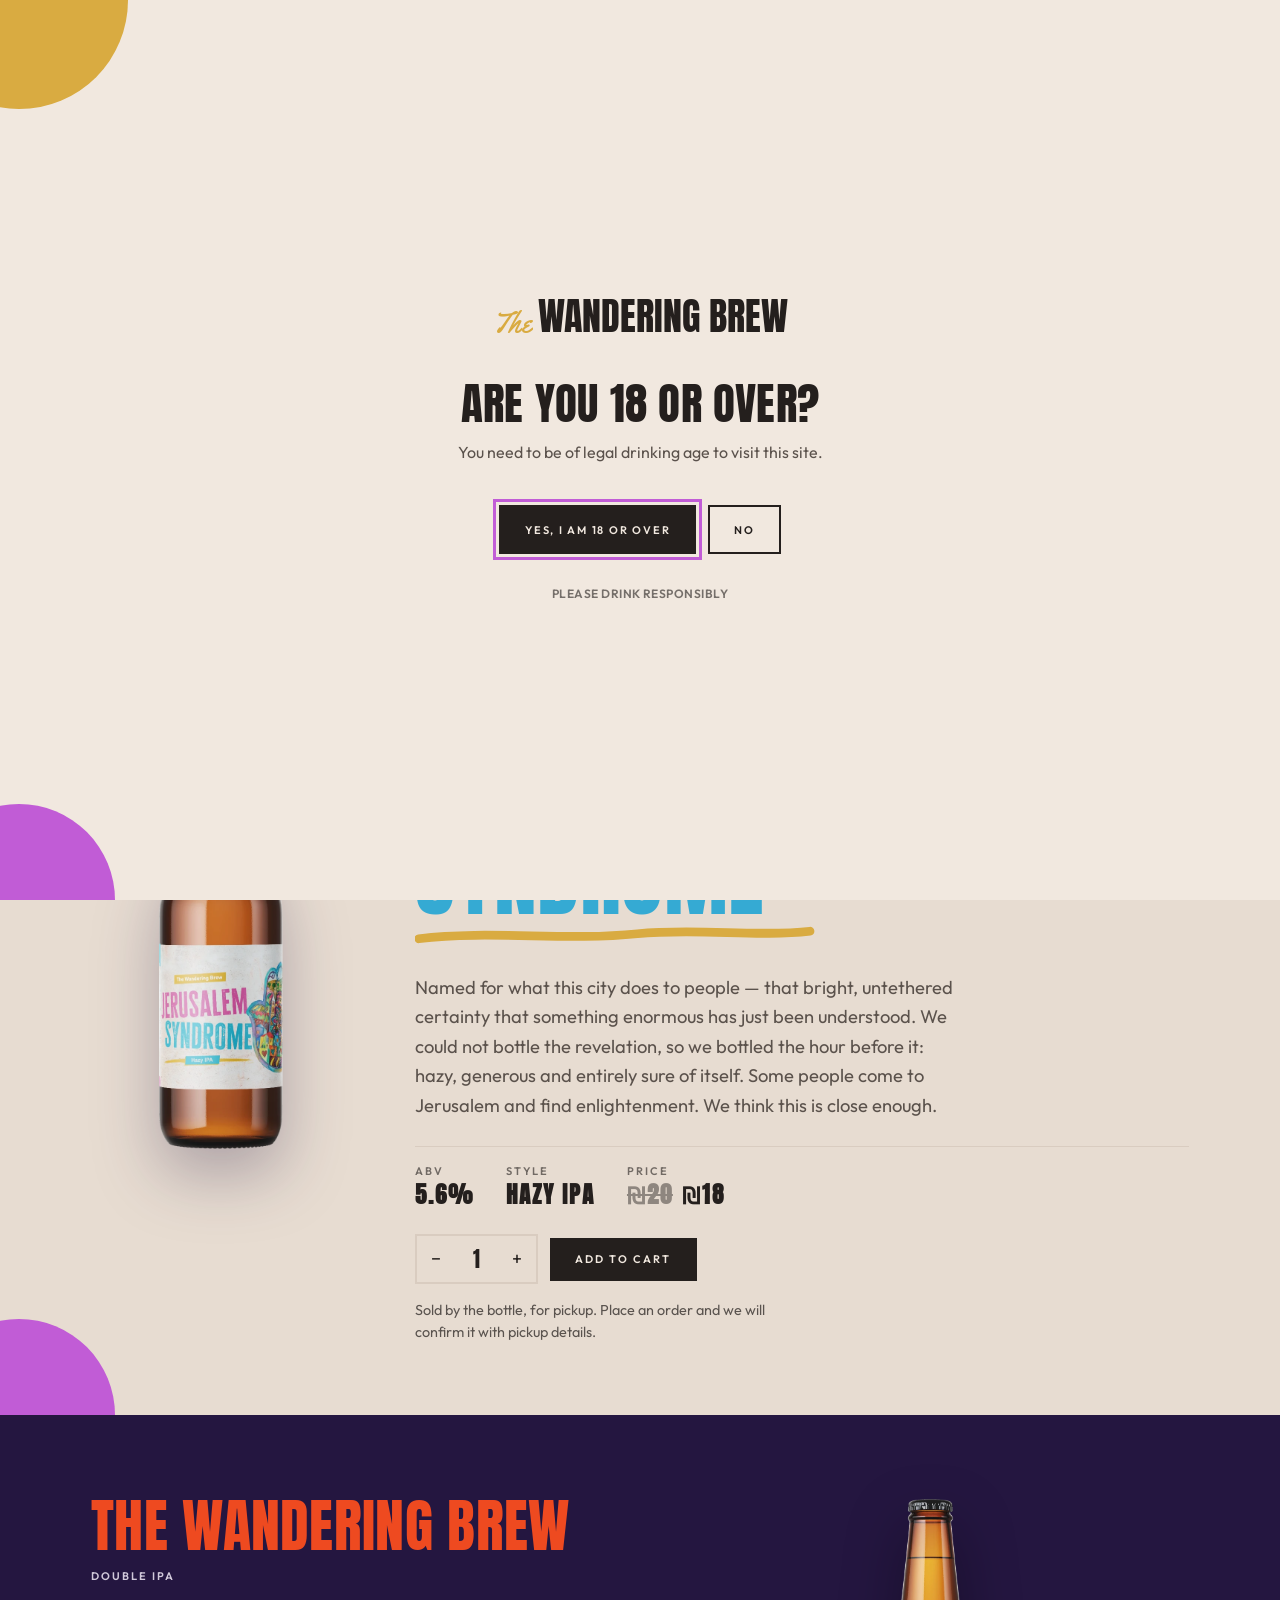
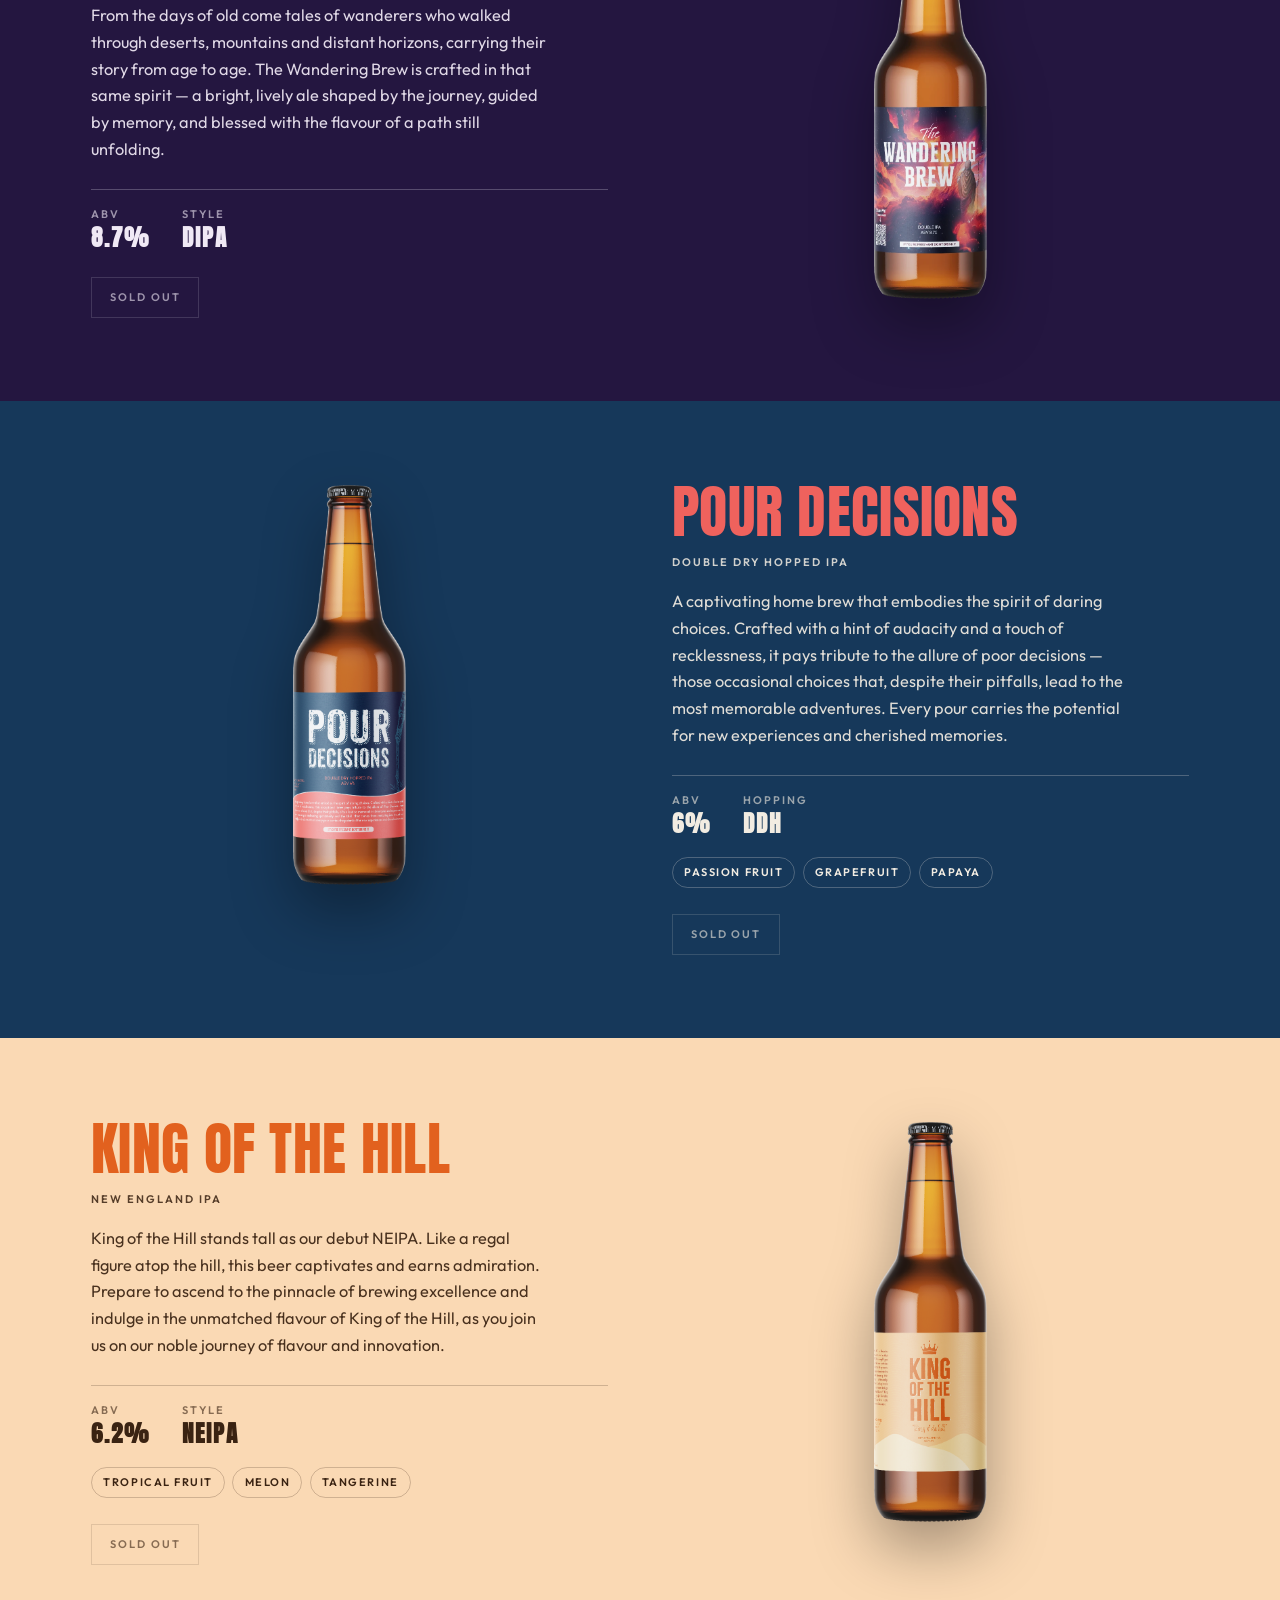
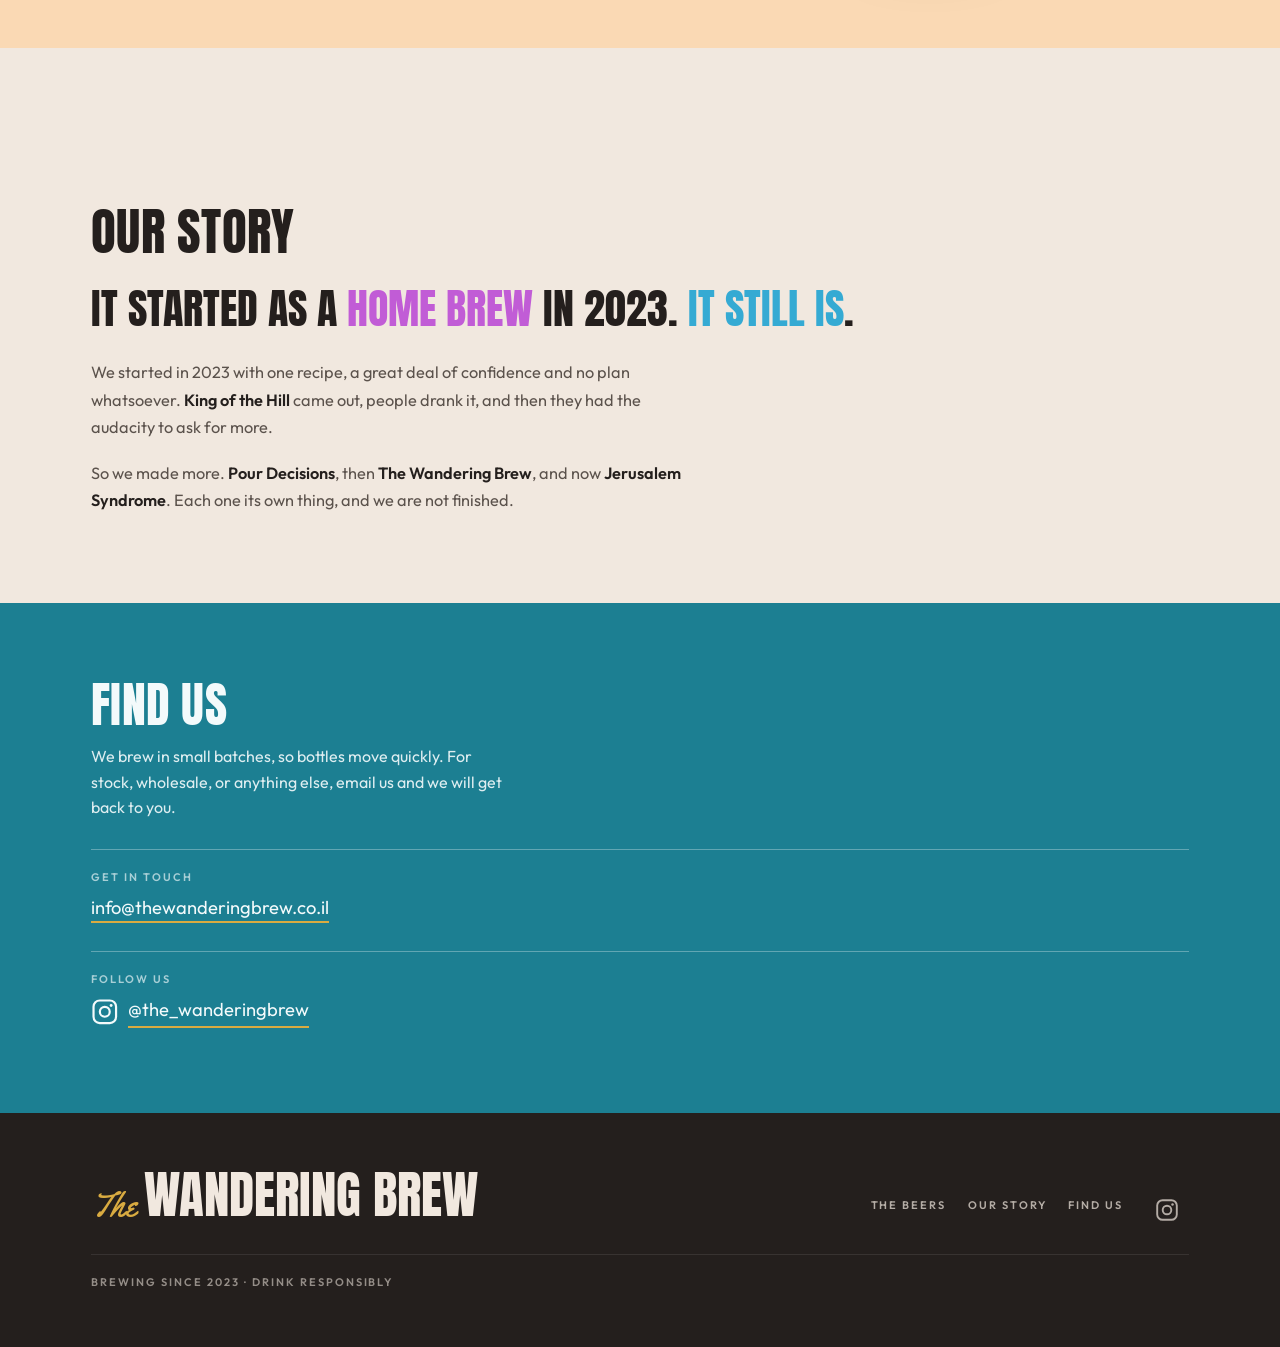
==== commit 8aa8055e: "Jerusalem Syndrome is 5.6%, not 5.3% The figure lives in three places - the specs row on the beers p" ====
--- a/checkout.html
+++ b/checkout.html
@@ -246,7 +246,7 @@
   var PRODUCTS = {
     'jerusalem-syndrome': {
       name: 'Jerusalem Syndrome',
-      style: 'Hazy IPA, 5.3%',
+      style: 'Hazy IPA, 5.6%',
       img: 'img/bottle-jerusalem-syndrome.png'
     }
   };
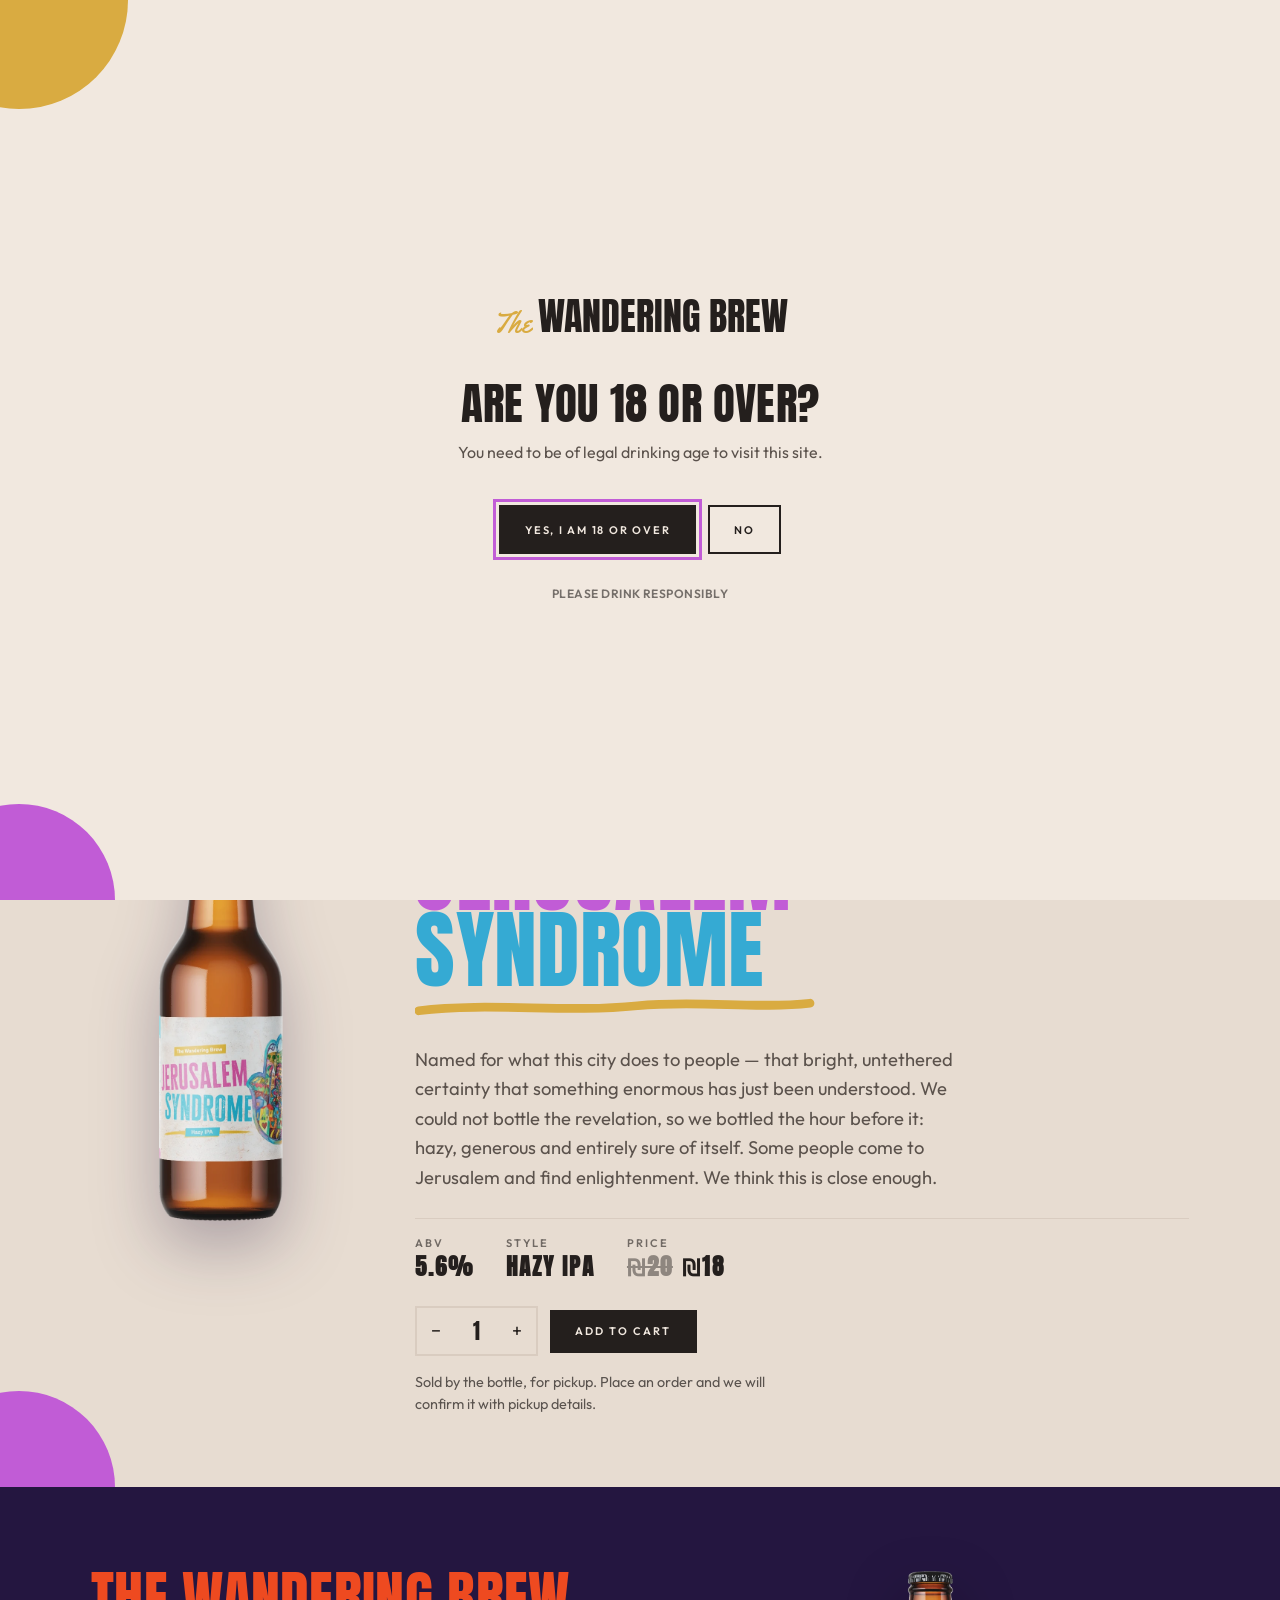
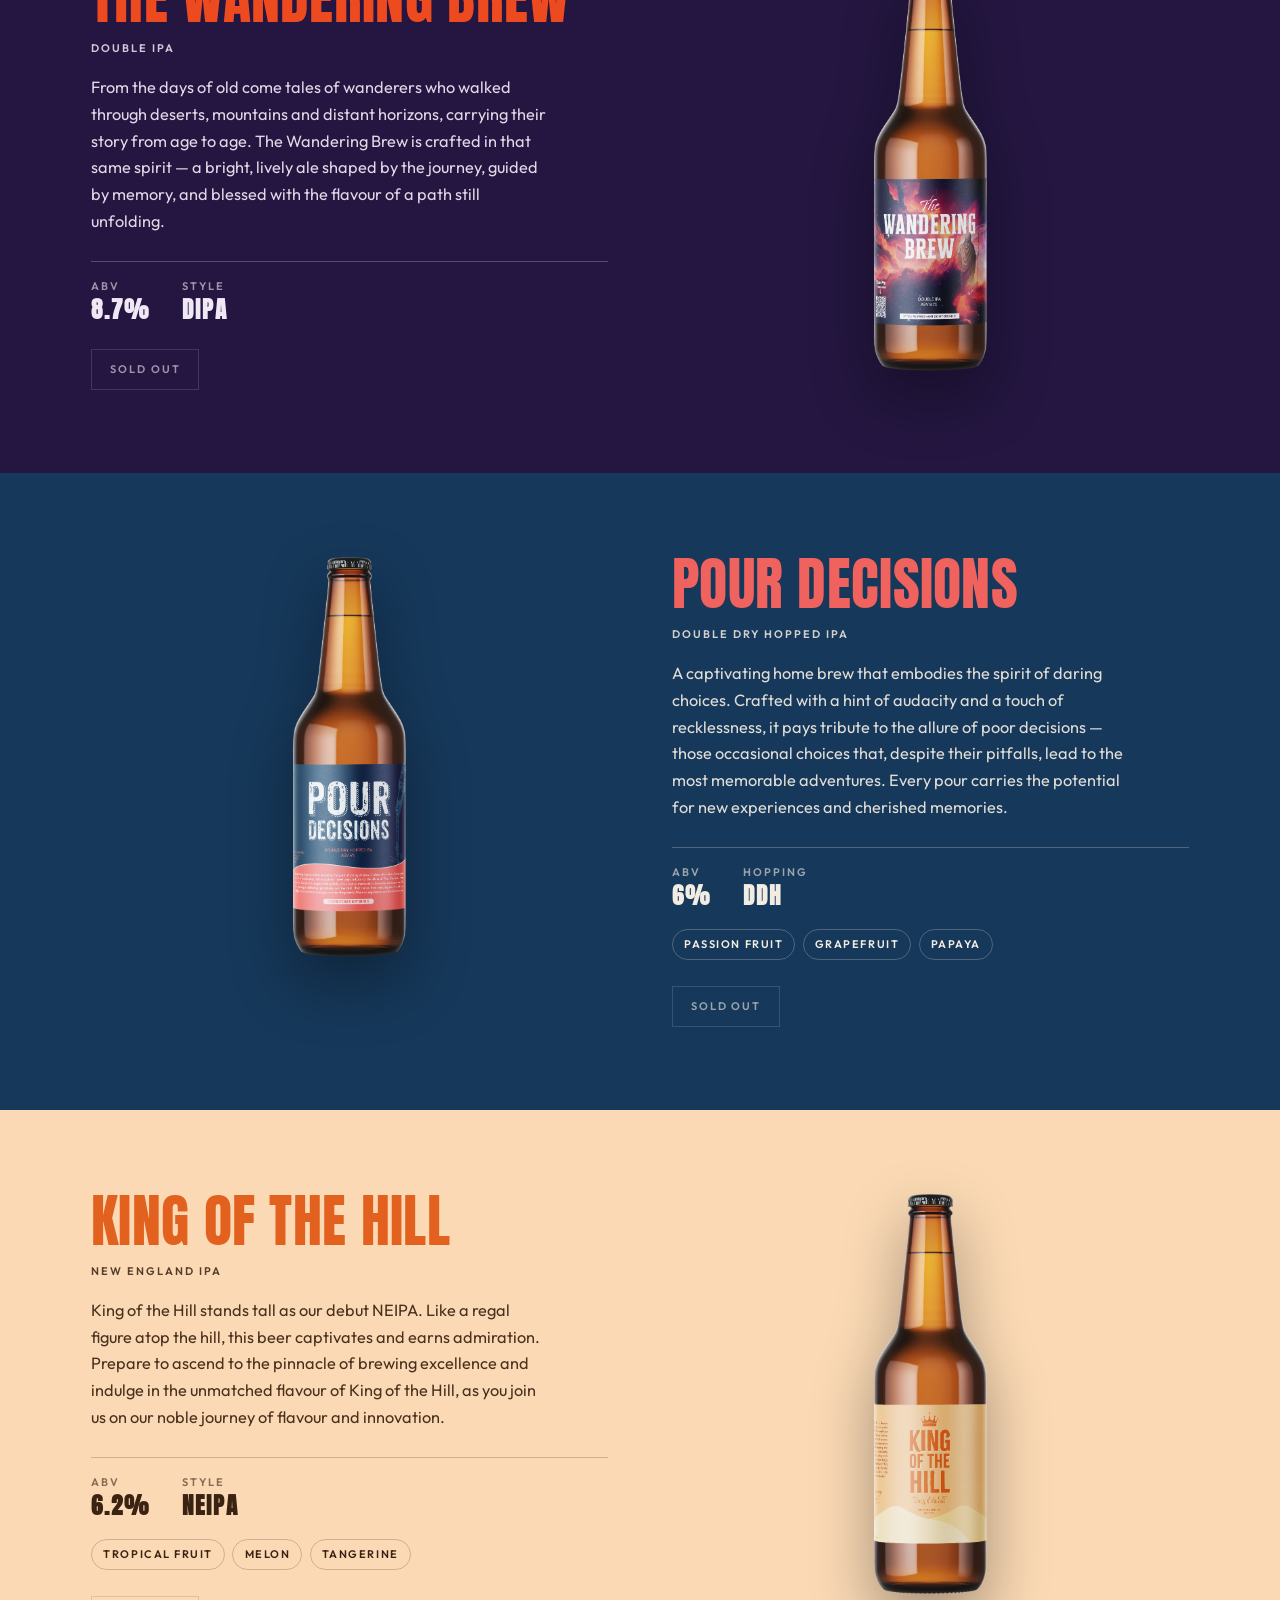
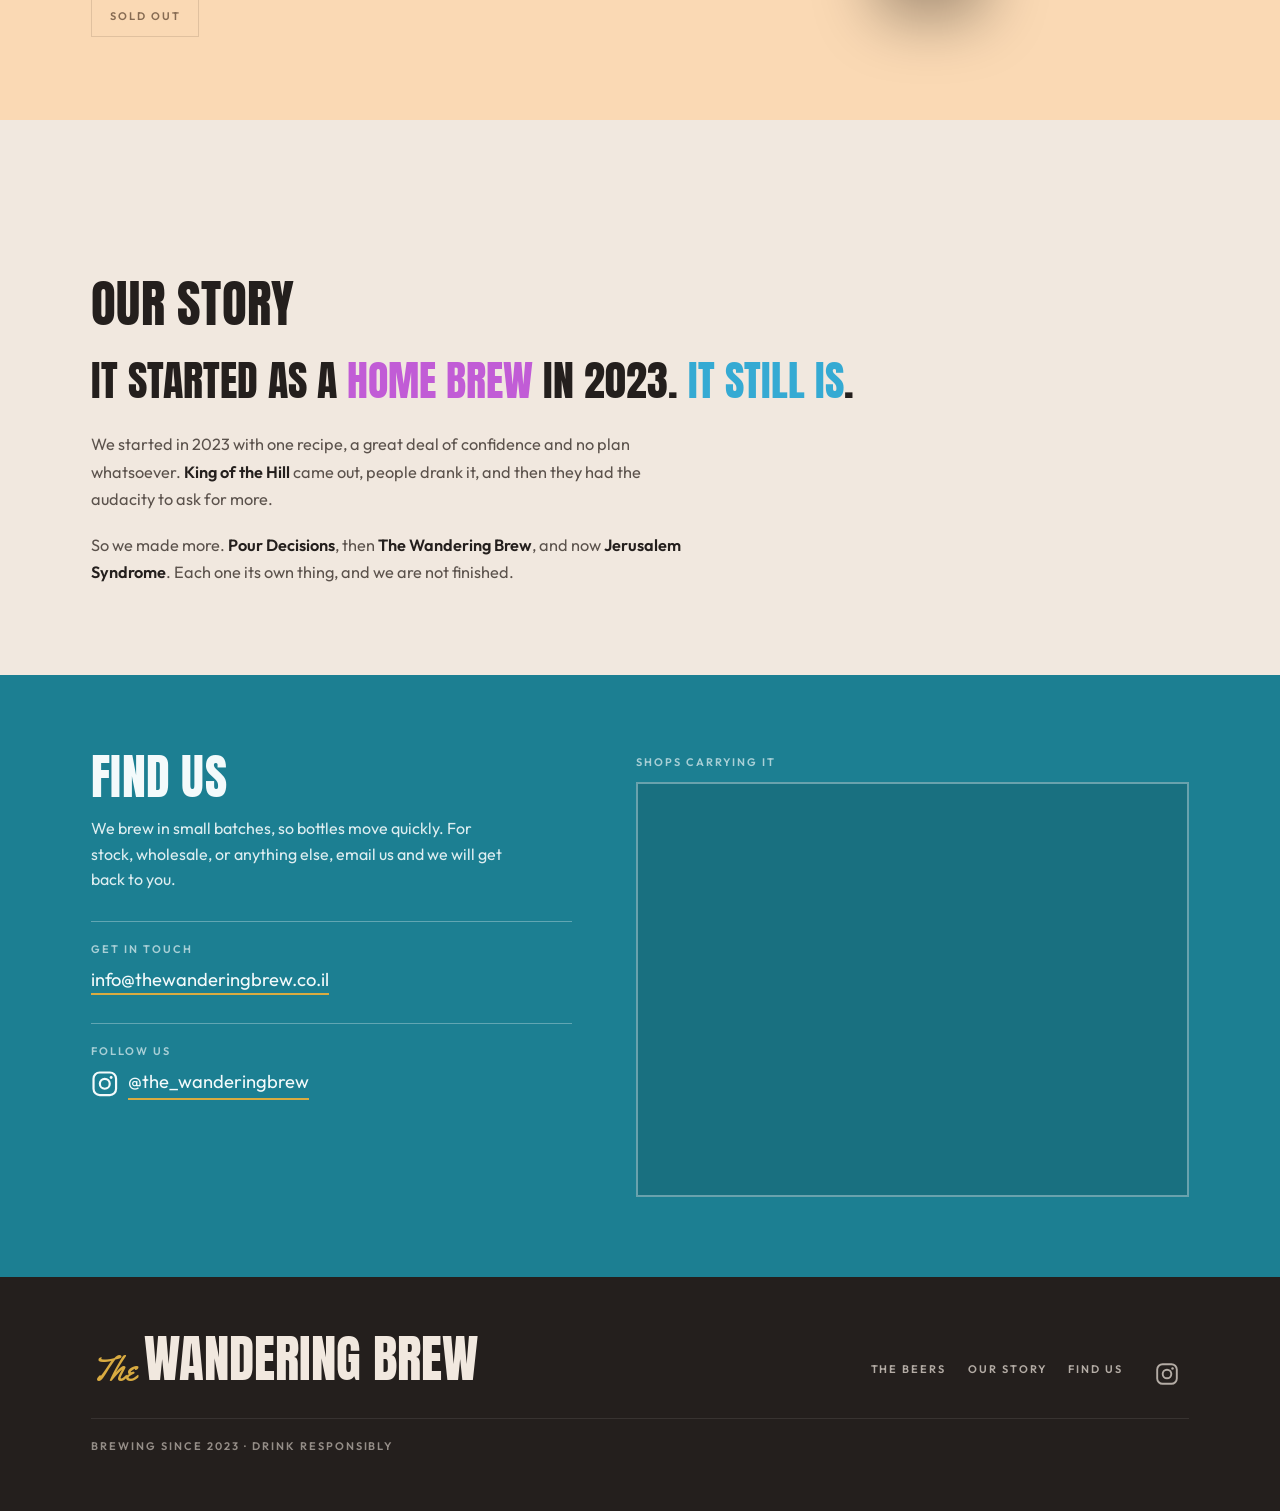
==== commit a4cbcc01: "Let the minus button empty a line at one bottle It floored at one, so pressing minus on the last bot" ====
--- a/checkout.html
+++ b/checkout.html
@@ -334,21 +334,24 @@
         b.textContent = step < 0 ? '−' : '+';
         b.setAttribute('aria-label', step < 0 ? 'One fewer' : 'One more');
         b.addEventListener('click', function(){
-          var c = read();
-          c[id] = Math.min(MAX, Math.max(1, (c[id] || 1) + step));
+          var c = read(), next = (c[id] || 1) + step;
+          /* stepping below one takes the line out - a minus button that stops
+             at one reads as broken, since there is nothing left to press */
+          if(next < 1){ delete c[id]; } else { c[id] = Math.min(MAX, next); }
           write(c);
         });
-        if(i === 0){ qty.appendChild(b); } else { qty.appendChild(b); }
+        qty.appendChild(b);
       });
       var input = document.createElement('input');
       input.className = 'qty-n'; input.type = 'number';
-      input.min = '1'; input.max = String(MAX); input.step = '1';
+      input.min = '0'; input.max = String(MAX); input.step = '1';
       input.value = String(q);
       input.setAttribute('inputmode', 'numeric');
       input.setAttribute('aria-label', 'Bottles of ' + p.name);
       input.addEventListener('change', function(){
-        var c = read();
-        c[id] = Math.min(MAX, Math.max(1, parseInt(input.value, 10) || 1));
+        var c = read(), v = parseInt(input.value, 10);
+        /* typing a zero removes it too, for the same reason */
+        if(!(v > 0)){ delete c[id]; } else { c[id] = Math.min(MAX, v); }
         write(c);
       });
       qty.insertBefore(input, qty.lastChild);
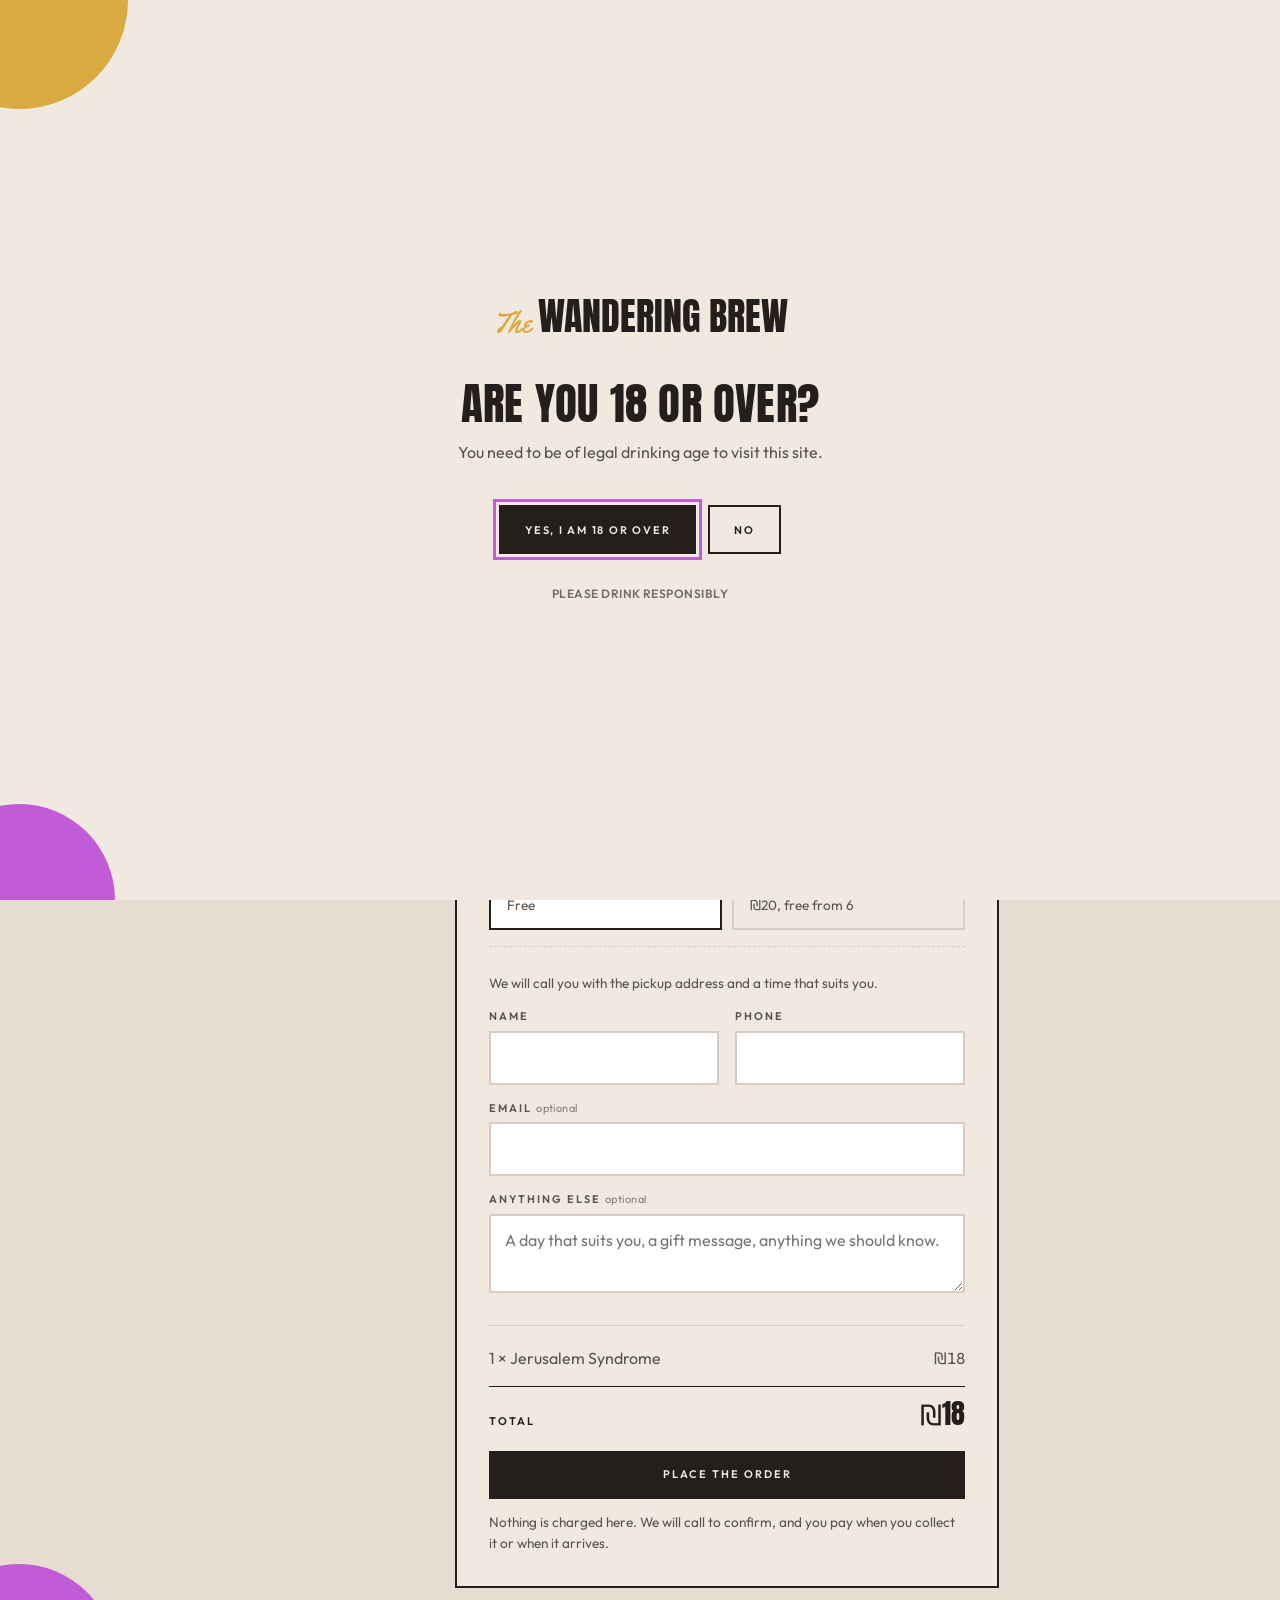
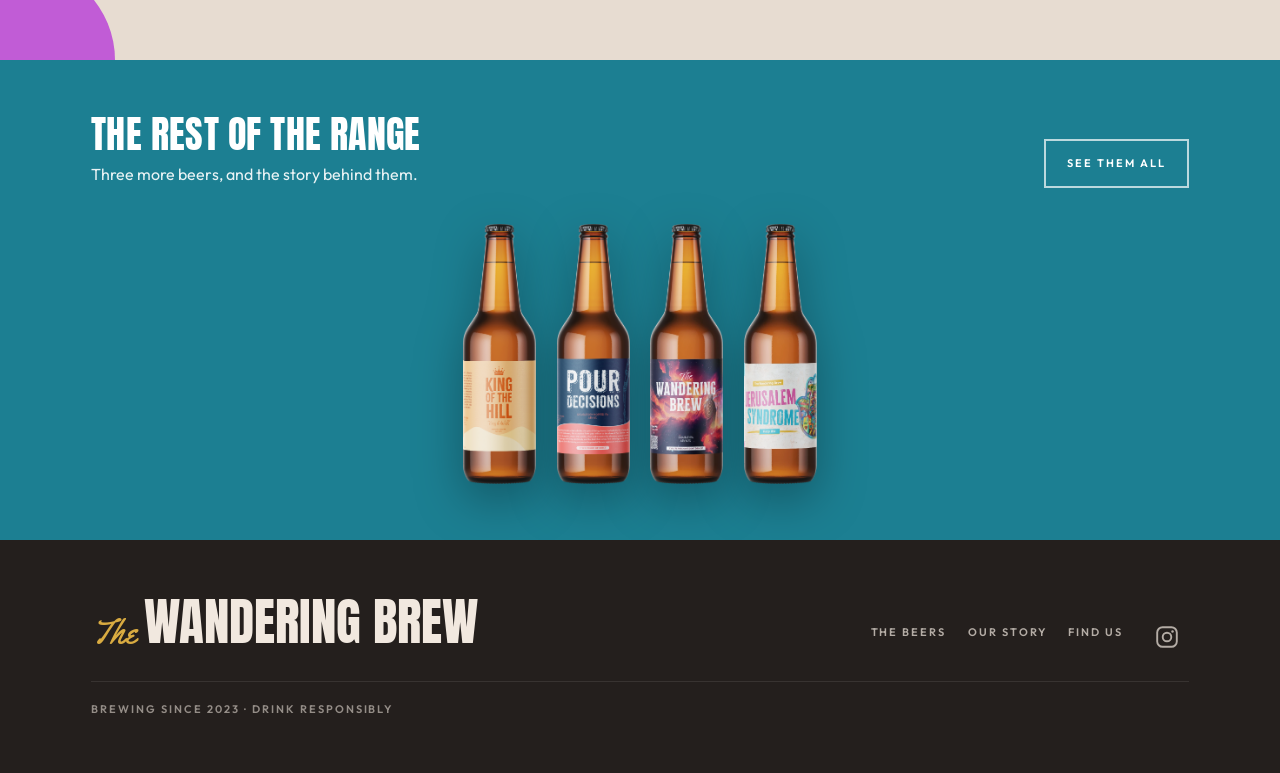
==== commit 1d9fbb91: "Split the site in two and sell from the landing page The landing page was a brand opener, one buyabl" ====
--- a/checkout.html
+++ b/checkout.html
@@ -78,6 +78,15 @@
 .qty-n{width:2.6rem;height:2.7rem;text-align:center;padding:0;background:none;border:0;
   color:inherit;font-family:var(--display);font-size:1.25rem;-moz-appearance:textfield}
 .qty-n::-webkit-outer-spin-button,.qty-n::-webkit-inner-spin-button{-webkit-appearance:none;margin:0}
+.seg{display:grid;grid-template-columns:1fr 1fr;gap:.6rem}
+.seg input{position:absolute;opacity:0;width:0;height:0}
+.seg label{display:block;cursor:pointer;padding:.85rem 1rem;border:2px solid var(--line);background:#fff;transition:border-color .18s ease}
+.seg .t{font-size:.6875rem;font-weight:600;letter-spacing:.16em;text-transform:uppercase;display:block}
+.seg .d{display:block;margin-top:.3rem;font-size:.85rem;color:var(--ink-2);line-height:1.4}
+.seg label:hover{border-color:var(--muted)}
+.seg input:checked + label{border-color:var(--ink)}
+.seg input:focus-visible + label{outline:3px solid var(--orchid);outline-offset:3px}
+.hint{margin-top:.6rem;font-size:.85rem;color:var(--ink-2);line-height:1.5}
 .total{display:flex;justify-content:space-between;gap:1rem;margin-top:1.35rem}
 .total+.total{margin-top:.7rem;padding-top:.9rem;border-top:1px solid var(--line)}
 .line .st s{opacity:.5;margin-right:.1rem}
@@ -96,7 +105,7 @@
 }
 .field textarea{min-height:6.5rem;resize:vertical}
 .field input:focus,.field textarea:focus{border-color:var(--ink);outline:none}
-.field.bad input{border-color:#B3261E}
+.field.bad input,.field.bad textarea{border-color:#B3261E}
 .err{display:none;margin-top:.4rem;color:#B3261E;font-size:.85rem}
 .hp{position:absolute;left:-9999px;width:1px;height:1px;overflow:hidden}
 .field.bad .err{display:block}
@@ -143,11 +152,12 @@
 footer .mark{color:#F1E8DF;margin-right:0}
 footer .lbl{opacity:.6}
 </style>
+<script src="delivery.js"></script>
 <script>
 /* Ordering sits behind the same age check as the rest of the site. */
 (function(){
   try{ if(localStorage.getItem('twb-age-ok') === '1') return; }catch(e){ return; }
-  location.replace('index.html');
+  location.replace('/');
 })();
 </script>
 </head>
@@ -155,15 +165,15 @@
 
 <header class="topbar">
   <div class="wrap">
-    <a class="mark" href="index.html"><span class="script">The</span><span class="name">Wandering Brew</span></a>
-    <a class="back" href="index.html">&larr; Back to the beers</a>
+    <a class="mark" href="/"><span class="script">The</span><span class="name">Wandering Brew</span></a>
+    <a class="back" href="/">&larr; Back</a>
   </div>
 </header>
 
 <main>
   <div class="wrap">
     <h1>Your order</h1>
-    <p class="lede" id="lede">For pickup. Place your order below and we will confirm it with pickup details.</p>
+    <p class="lede" id="lede">Pickup, or delivery in central Jerusalem. Place your order below and we will call to confirm.</p>
 
     <div class="cols" id="cols">
       <section aria-labelledby="h-order">
@@ -171,11 +181,15 @@
         <div id="lines"></div>
         <div class="empty" id="empty" hidden>
           <p>Nothing here yet.</p>
-          <p style="margin-top:1rem"><a href="index.html#beers">Have a look at the beers</a></p>
+          <p style="margin-top:1rem"><a href="about.html#beers">Have a look at the beers</a></p>
         </div>
         <div class="total" id="total" hidden>
           <span class="lbl" style="align-self:center">Bottles</span>
           <span class="v" id="total-n">0</span>
+        </div>
+        <div class="total" id="deliv" hidden>
+          <span class="lbl" style="align-self:center">Delivery</span>
+          <span class="v" id="deliv-v"></span>
         </div>
         <div class="total" id="sum" hidden>
           <span class="lbl" style="align-self:center">Total</span>
@@ -186,6 +200,22 @@
       <section aria-labelledby="h-you" id="form-side">
         <h2 id="h-you">Your details</h2>
         <form id="order-form" novalidate>
+          <div class="field">
+            <div class="lbl" style="margin-bottom:.6rem">How to get it</div>
+            <div class="seg">
+              <input type="radio" name="method" id="m-pickup" value="pickup" checked>
+              <label for="m-pickup"><span class="t">Pickup</span><span class="d">Free</span></label>
+              <input type="radio" name="method" id="m-delivery" value="delivery">
+              <label for="m-delivery"><span class="t">Delivery</span><span class="d" data-delivery-d></span></label>
+            </div>
+          </div>
+          <div class="field" id="f-address" hidden>
+            <label class="lbl" for="address">Delivery address</label>
+            <textarea id="address" name="address" autocomplete="street-address"
+                      placeholder="Street and number, apartment, neighbourhood"></textarea>
+            <div class="err">We need an address to deliver to.</div>
+            <p class="hint" data-delivery-note></p>
+          </div>
           <div class="field" id="f-name">
             <label class="lbl" for="name">Name</label>
             <input id="name" name="name" autocomplete="name" required>
@@ -216,7 +246,7 @@
       <h2>Order sent</h2>
       <p>Thanks &mdash; we have it. We will message you to confirm, with pickup details.</p>
       <div class="receipt" id="receipt"></div>
-      <a class="btn" href="index.html#beers">Back to the beers</a>
+      <a class="btn" href="about.html#beers">Back to the beers</a>
     </div>
 
     <div class="sent" id="fallback" hidden>
@@ -258,6 +288,16 @@
      row next to ABV and style. */
   var PRICE = 18;
   var FULL_PRICE = 20;
+
+  var D = window.TWB.delivery;
+  var addressField = document.getElementById('f-address');
+  var address = document.getElementById('address');
+  var deliv = document.getElementById('deliv');
+  var delivV = document.getElementById('deliv-v');
+
+  function method(){ return document.querySelector('input[name="method"]:checked').value; }
+  function bottleCount(){ var c = read(), t = 0, k; for(k in c){ t += c[k]; } return t; }
+  function fee(){ return method() === 'delivery' ? window.TWB.deliveryFee(bottleCount()) : 0; }
 
   var lines = document.getElementById('lines');
   var empty = document.getElementById('empty');
@@ -364,8 +404,11 @@
     total.hidden = ids.length === 0;
     formSide.hidden = ids.length === 0;
     totalN.textContent = String(n);
+    var f = fee();
+    deliv.hidden = ids.length === 0 || method() !== 'delivery';
+    delivV.textContent = f ? money(f) : 'Free';
     sum.hidden = ids.length === 0 || PRICE == null;
-    if(PRICE != null){ totalSum.textContent = money(n * PRICE); }
+    if(PRICE != null){ totalSum.textContent = money(n * PRICE + f); }
   }
 
   function orderText(d){
@@ -376,11 +419,13 @@
       out.push(q + ' x ' + PRODUCTS[id].name + ' (' + PRODUCTS[id].style + ')'
                + (PRICE == null ? '' : '  ' + money(q * PRICE)));
     });
-    if(PRICE != null){ out.push('', 'Total: ' + money(n * PRICE)); }
+    var f = fee();
+    if(f) out.push('Delivery  ' + money(f));
+    if(PRICE != null){ out.push('', 'Total: ' + money(n * PRICE + f)); }
     out.push('', 'Name: ' + d.name, 'Phone: ' + d.phone);
     if(d.email){ out.push('Email: ' + d.email); }
+    out.push('', d.method === 'delivery' ? 'Deliver to: ' + d.address : 'For pickup');
     if(d.notes){ out.push('', 'Notes: ' + d.notes); }
-    out.push('', 'For pickup');
     return out.join('\n');
   }
 
@@ -414,15 +459,24 @@
       receiptBox.appendChild(row);
     });
 
+    var f = fee();
+    if(f){
+      var dl = el('div', 'r-line');
+      dl.appendChild(el('div', 'r-name', 'Delivery'));
+      dl.appendChild(el('div', 'r-amt', money(f)));
+      receiptBox.appendChild(dl);
+    }
     if(PRICE != null){
       var total = el('div', 'r-line r-total');
       total.appendChild(el('div', 'lbl', 'Total'));
-      total.appendChild(el('div', 'r-amt', money(n * PRICE)));
+      total.appendChild(el('div', 'r-amt', money(n * PRICE + f)));
       receiptBox.appendChild(total);
     }
 
     var who = el('dl', 'r-who');
-    [['Name', d.name], ['Phone', d.phone], ['Email', d.email], ['Notes', d.notes]].forEach(function(pair){
+    [['Name', d.name], ['Phone', d.phone], ['Email', d.email],
+     [d.method === 'delivery' ? 'Deliver to' : 'Collection', d.method === 'delivery' ? d.address : 'Pickup'],
+     ['Notes', d.notes]].forEach(function(pair){
       if(!pair[1]) return;
       var wrap = el('div');
       wrap.appendChild(el('dt', 'lbl', pair[0]));
@@ -463,11 +517,14 @@
       name: form.name.value.trim(),
       phone: form.phone.value.trim(),
       email: form.email.value.trim(),
-      notes: form.notes.value.trim()
+      notes: form.notes.value.trim(),
+      method: method(),
+      address: address.value.trim()
     };
     var ok = check('f-name', d.name.length > 0);
     ok = check('f-phone', d.phone.length >= 6) && ok;
-    if(!ok){ form.querySelector('.bad input').focus(); return; }
+    if(d.method === 'delivery'){ ok = check('f-address', d.address.length >= 6) && ok; }
+    if(!ok){ form.querySelector('.bad input, .bad textarea').focus(); return; }
 
     var body = orderText(d);
     sentText.textContent = body;
@@ -479,6 +536,7 @@
     var payload = {
       items: read(),
       name: d.name, phone: d.phone, email: d.email, notes: d.notes,
+      method: d.method, address: d.method === 'delivery' ? d.address : '',
       company: form.company.value
     };
 
@@ -528,6 +586,29 @@
     try{ document.execCommand('copy'); done(); }catch(e){}
   });
 
+  /* pickup or delivery: show the address when it is needed, and keep the
+     totals, the label and the note in step with delivery.js */
+  (function(){
+    function sentence(t){ return t ? (/[.!?]$/.test(t) ? t : t + '.') : ''; }
+
+    document.querySelector('[data-delivery-d]').textContent =
+      money(D.fee) + ', free from ' + D.freeFrom;
+
+    var where = 'We deliver in ' + D.area + (D.areas ? ' \u2014 ' + D.areas : '') + '.';
+    var when  = D.when ? ' Deliveries go out ' + sentence(D.when) : '';
+    var min   = D.minimum > 0 ? ' Delivery orders start at ' + D.minimum + ' bottles.' : '';
+    document.querySelector('[data-delivery-note]').textContent =
+      where + when + min + ' Free on ' + D.freeFrom + ' bottles or more. Below that, ' + money(D.fee) + '.';
+
+    Array.prototype.forEach.call(document.querySelectorAll('input[name="method"]'), function(r){
+      r.addEventListener('change', function(){
+        addressField.hidden = method() !== 'delivery';
+        render();
+        if(method() === 'delivery') address.focus();
+      });
+    });
+  })();
+
   render();
 })();
 </script>
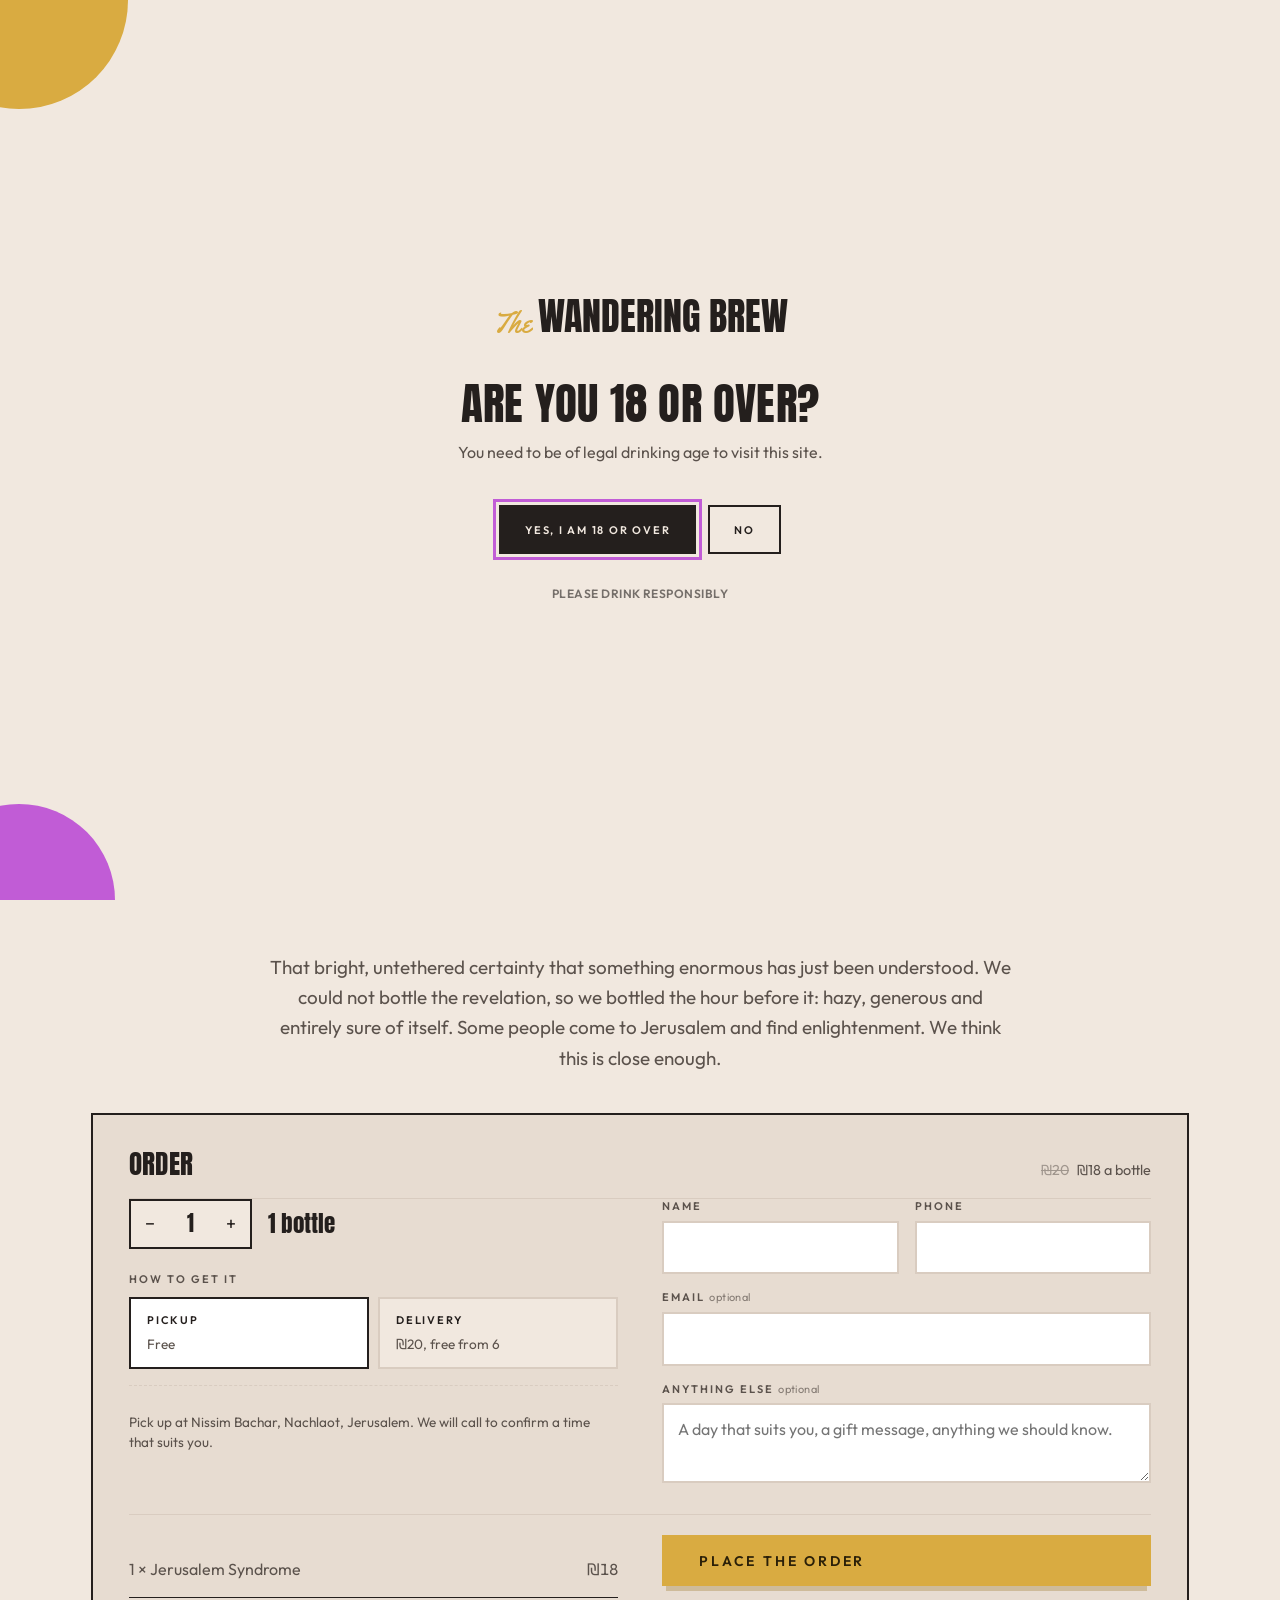
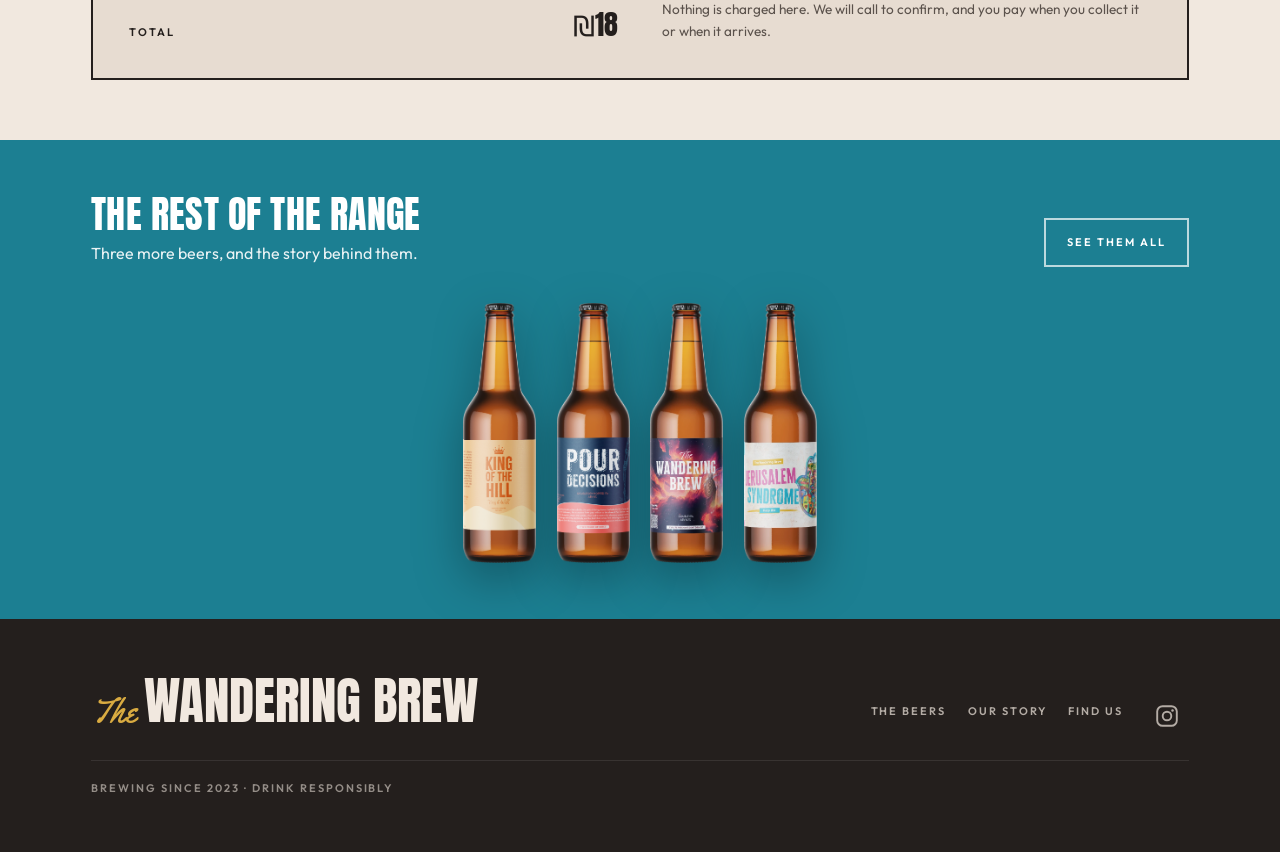
==== commit 95db598c: "Put the pitch and the buy button on the first screen Taking the cue from the flyers: the gold name c" ====
--- a/checkout.html
+++ b/checkout.html
@@ -595,7 +595,7 @@
       money(D.fee) + ', free from ' + D.freeFrom;
 
     var where = 'We deliver in ' + D.area + (D.areas ? ' \u2014 ' + D.areas : '') + '.';
-    var when  = D.when ? ' Deliveries go out ' + sentence(D.when) : '';
+    var when  = D.when ? ' ' + sentence(D.when) : '';
     var min   = D.minimum > 0 ? ' Delivery orders start at ' + D.minimum + ' bottles.' : '';
     document.querySelector('[data-delivery-note]').textContent =
       where + when + min + ' Free on ' + D.freeFrom + ' bottles or more. Below that, ' + money(D.fee) + '.';
